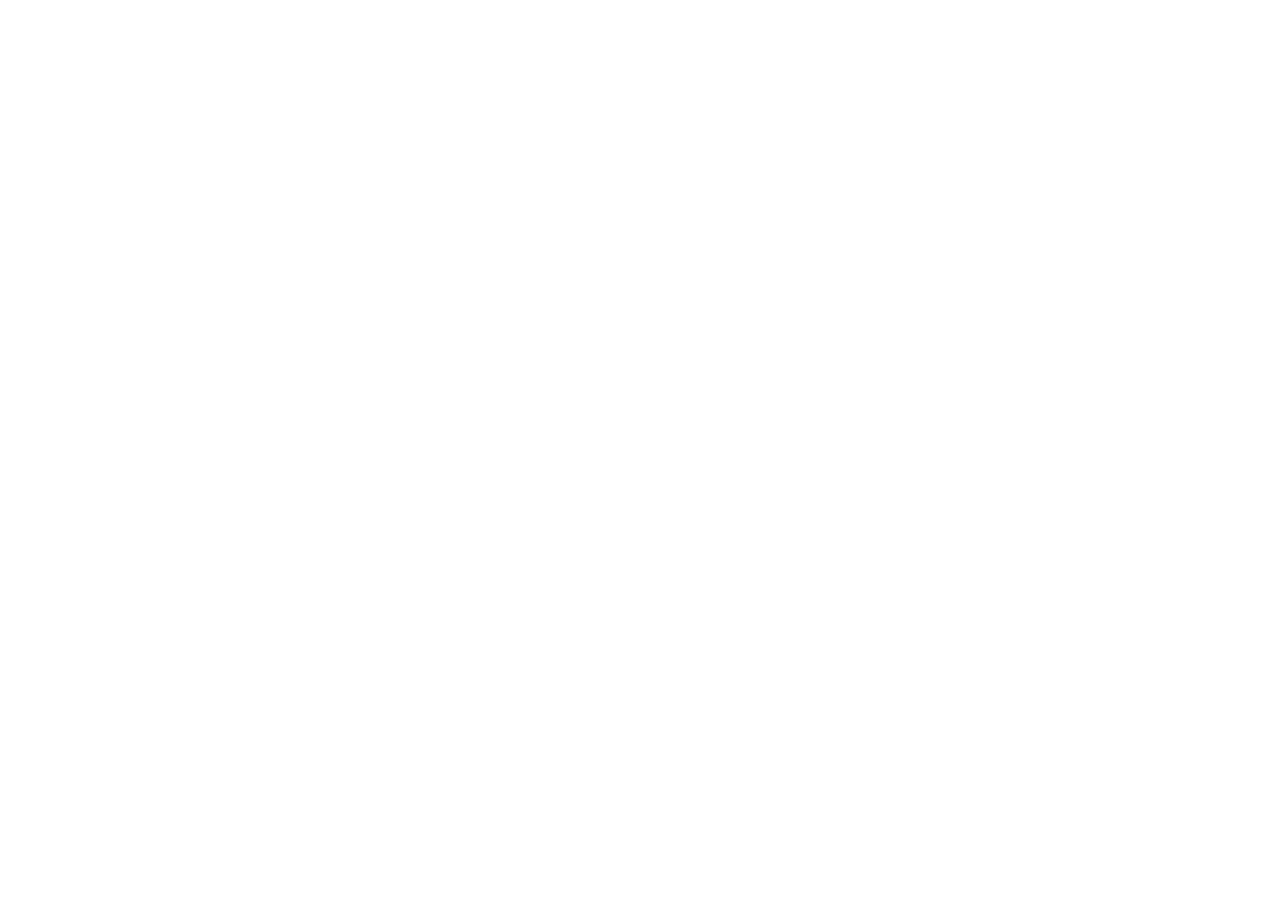
==== index.html @ f7caf6db "second commit" ====
<!DOCTYPE html>
<html lang="en">
<head>
    <meta charset="UTF-8">
    <meta http-equiv="X-UA-Compatible" content="IE=edge">
    <meta name="viewport" content="width=device-width, initial-scale=1.0">
    <title>Document</title>
</head>
<body>
    
</body>
</html>
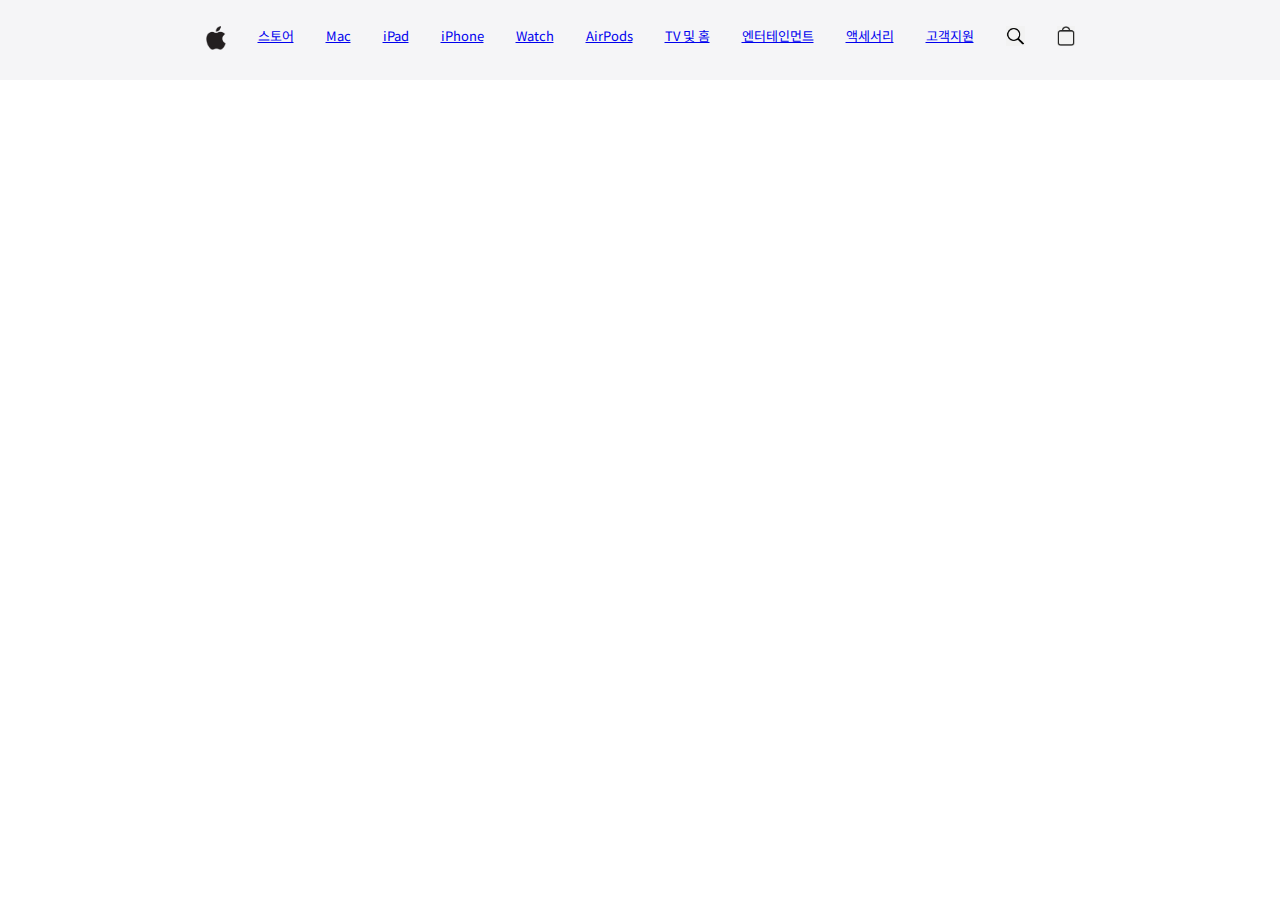
==== commit b942ffd4: "3/31 commit" ====
--- a/index.html
+++ b/index.html
@@ -4,9 +4,42 @@
     <meta charset="UTF-8">
     <meta http-equiv="X-UA-Compatible" content="IE=edge">
     <meta name="viewport" content="width=device-width, initial-scale=1.0">
-    <title>Document</title>
+
+    <title>Apple Store 매장 찾기 - Apple (KR)</title>
+    <link rel="icon" type="image/png" sizes="16x16" href="./gray apple.png" />
+    
+    <link rel="stylesheet" href="./style.css">
+
+    <link rel="preconnect" href="https://fonts.googleapis.com">
+    <link rel="preconnect" href="https://fonts.gstatic.com" crossorigin>
+    <link href="https://fonts.googleapis.com/css2?family=Noto+Sans+KR:wght@300&display=swap" rel="stylesheet">
+
+
 </head>
 <body>
-    
+    <header>
+        <nav class="navbar">
+            <div class="navbar-container">
+                <ul class="navbar-menu" >
+                    <li class="navbar-item"><a onClick="window.location.reload()" style="cursor: pointer;" id = "nav-apple">
+                        <img src="./apple logo.png" border="0" width = "20" alt="Apple"></a></li>
+                    <li class="navbar-item"><a href="https://www.apple.com/kr/store">스토어</a></li>
+                    <li class="navbar-item"><a href="https://www.apple.com/kr/mac/">Mac</a></li>
+                    <li class="navbar-item"><a href="https://www.apple.com/kr/ipad/">iPad</a></li>
+                    <li class="navbar-item"><a href="https://www.apple.com/kr/iphone/">iPhone</a></li>
+                    <li class="navbar-item"><a href="https://www.apple.com/kr/watch/">Watch</a></li>
+                    <li class="navbar-item"><a href="https://www.apple.com/kr/airpods/">AirPods</a></li>
+                    <li class="navbar-item"><a href="https://www.apple.com/kr/tv-home/">TV 및 홈</a></li>
+                    <li class="navbar-item"><a href="https://www.apple.com/kr/services/">엔터테인먼트</a></li>
+                    <li class="navbar-item"><a href="https://www.apple.com/kr/shop/accessories/all">액세서리</a></li>
+                    <li class="navbar-item"><a href="https://support.apple.com/ko-kr">고객지원</a></li>
+                    <li class="navbar-item"><a href="#">
+                        <img src="./search icon.png" border="0" width = "19" alt="Search"></a></li>
+                    <li class="navbar-item"><a href="#">
+                        <img src="./shop icon.png" border="0" width = "18" alt="장바구니"></a></li>
+                </ul>
+            </div>
+        </nav>
+    </header>
 </body>
 </html>--- a/style.css
+++ b/style.css
@@ -0,0 +1,46 @@
+*{
+    font-family: 'Noto Sans KR', sans-serif;
+    margin: 0;
+    
+}
+
+.navbar {
+    background-color: #F5F5F7;
+    height: 80px;
+    display: flex;
+    align-items: center;
+    justify-content: center;
+    position: fixed;
+    top: 0;
+    left: 0;
+    right: 0;
+    z-index: 999;
+  }
+  
+  .navbar-container {
+    display: flex;
+    align-items: center;
+  }
+  
+  .navbar-menu {
+    display: flex;
+    list-style: none;
+    margin: 0;
+    padding: 0;
+    float: center;
+  }
+  
+  .navbar-item {
+    margin-right: 32px;
+    font-size: 13px;
+    font-weight: 400;
+    display:inline-block;
+  }
+  
+  .navbar-item:last-child {
+    margin-right: 0;
+  }
+  
+  
+  
+  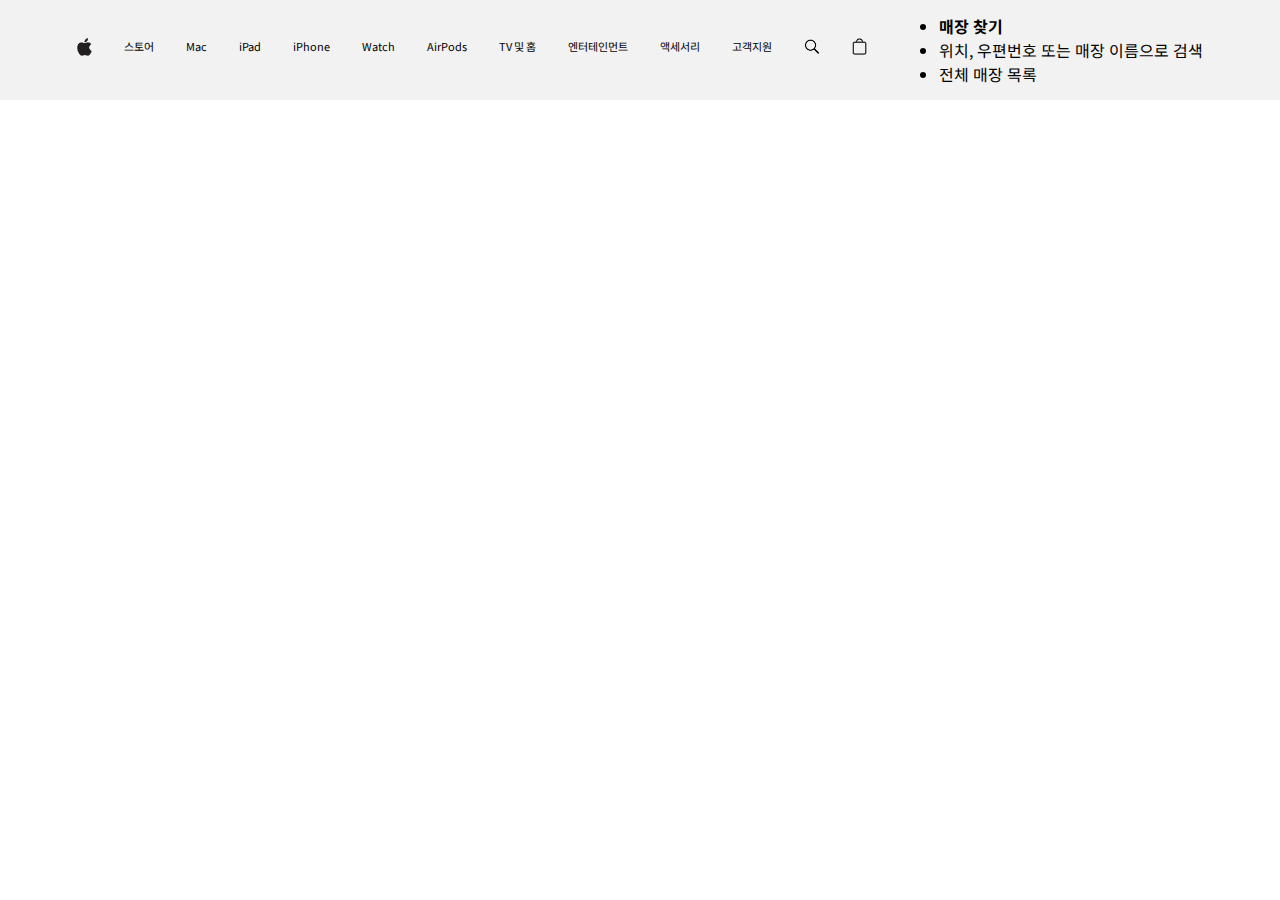
==== commit fe9badea: "0331 second commit" ====
--- a/index.html
+++ b/index.html
@@ -13,7 +13,14 @@
     <link rel="preconnect" href="https://fonts.googleapis.com">
     <link rel="preconnect" href="https://fonts.gstatic.com" crossorigin>
     <link href="https://fonts.googleapis.com/css2?family=Noto+Sans+KR:wght@300&display=swap" rel="stylesheet">
-
+    
+    <!-- 링크 버튼 색상 변경 방지 -->
+    <style type="text/css">
+        a:link { color: black; text-decoration: none;}	
+        a:visited { color: black; text-decoration: none;}	
+        a:hover { color: black; text-decoration: underline;}
+    </style>
+    
 
 </head>
 <body>
@@ -22,7 +29,7 @@
             <div class="navbar-container">
                 <ul class="navbar-menu" >
                     <li class="navbar-item"><a onClick="window.location.reload()" style="cursor: pointer;" id = "nav-apple">
-                        <img src="./apple logo.png" border="0" width = "20" alt="Apple"></a></li>
+                        <img src="./apple logo.png" border="0" width = "15" alt="Apple"></a></li>
                     <li class="navbar-item"><a href="https://www.apple.com/kr/store">스토어</a></li>
                     <li class="navbar-item"><a href="https://www.apple.com/kr/mac/">Mac</a></li>
                     <li class="navbar-item"><a href="https://www.apple.com/kr/ipad/">iPad</a></li>
@@ -34,11 +41,17 @@
                     <li class="navbar-item"><a href="https://www.apple.com/kr/shop/accessories/all">액세서리</a></li>
                     <li class="navbar-item"><a href="https://support.apple.com/ko-kr">고객지원</a></li>
                     <li class="navbar-item"><a href="#">
-                        <img src="./search icon.png" border="0" width = "19" alt="Search"></a></li>
+                        <img src="./search icon.png" border="0" width = "16" alt="Search"></a></li>
                     <li class="navbar-item"><a href="#">
-                        <img src="./shop icon.png" border="0" width = "18" alt="장바구니"></a></li>
+                        <img src="./shop icon.png" border="0" width = "15" alt="장바구니"></a></li>
+                    <li><a><br></a></li>
                 </ul>
             </div>
+            <ul class="navbar-store">
+                <li class="navbar-store-title"><a><b>매장 찾기</b></a></li>
+                <li class="navbar-store-search"><a>위치, 우편번호 또는 매장 이름으로 검색</a></li>
+                <li class="navbar-store-all"><a>전체 매장 목록</a></li>
+            </ul>
         </nav>
     </header>
 </body>
--- a/style.css
+++ b/style.css
@@ -5,8 +5,8 @@
 }
 
 .navbar {
-    background-color: #F5F5F7;
-    height: 80px;
+    background-color: #F2F2F2;
+    height: 100px;
     display: flex;
     align-items: center;
     justify-content: center;
@@ -31,10 +31,12 @@
   }
   
   .navbar-item {
+    color: black;
     margin-right: 32px;
-    font-size: 13px;
+    font-size: 11px;
     font-weight: 400;
     display:inline-block;
+    text-decoration-line:none;
   }
   
   .navbar-item:last-child {
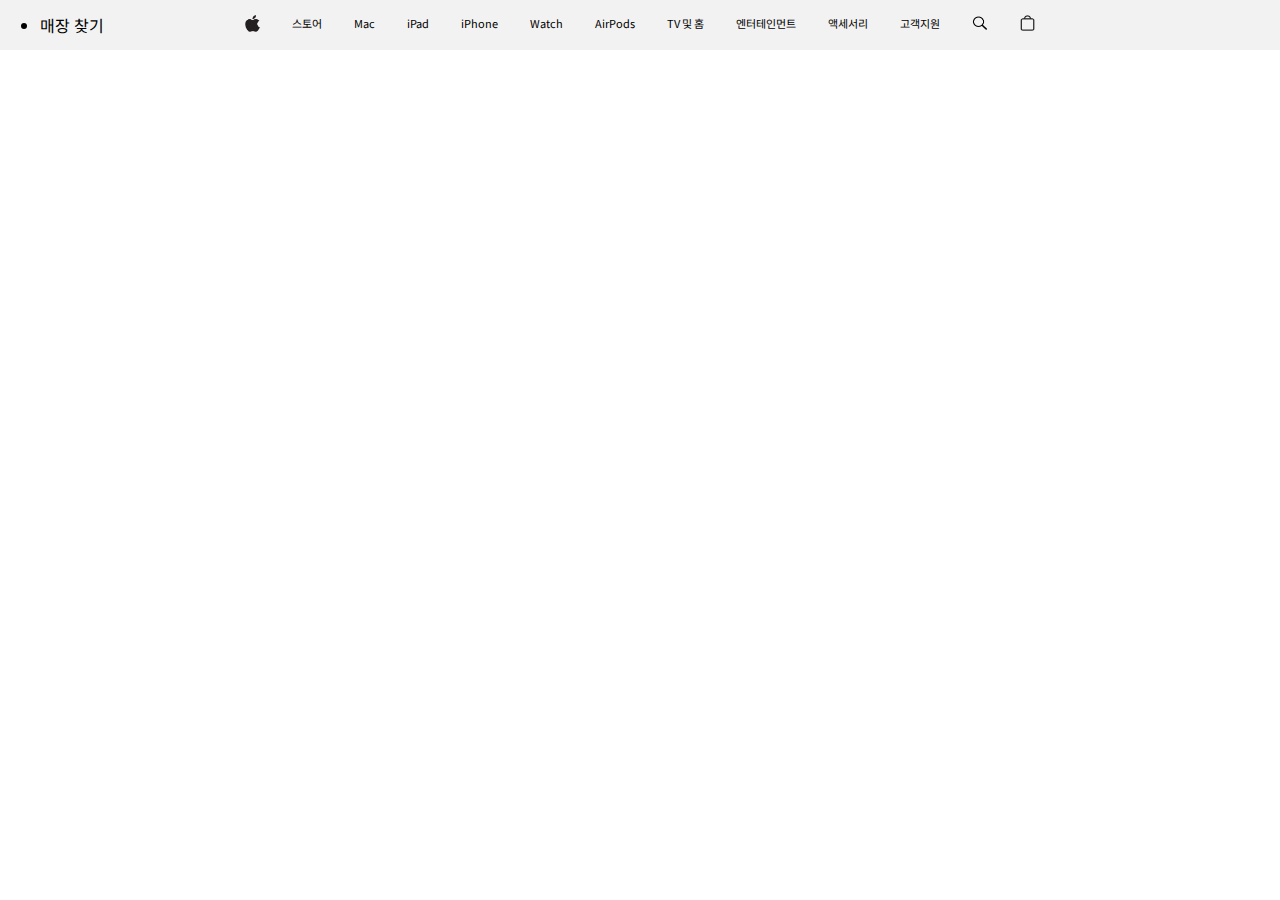
==== commit 69c36f1f: "03/31 third commit" ====
--- a/index.html
+++ b/index.html
@@ -44,15 +44,38 @@
                         <img src="./search icon.png" border="0" width = "16" alt="Search"></a></li>
                     <li class="navbar-item"><a href="#">
                         <img src="./shop icon.png" border="0" width = "15" alt="장바구니"></a></li>
-                    <li><a><br></a></li>
                 </ul>
             </div>
-            <ul class="navbar-store">
-                <li class="navbar-store-title"><a><b>매장 찾기</b></a></li>
-                <li class="navbar-store-search"><a>위치, 우편번호 또는 매장 이름으로 검색</a></li>
-                <li class="navbar-store-all"><a>전체 매장 목록</a></li>
-            </ul>
         </nav>
-    </header>
+    </header> 
+    <main>
+        <nav class="store-search">
+            <div class="store-search-container">
+                <ul class="search-menu">
+                    <li class="search-item"><a>매장 찾기</a></li>
+                </ul>
+            </div>
+        </nav>
+        <!-- <section class="store-search" role="search" aria-label="매장 찾기">
+            <div class="store-search-wrapper">
+                <div class="store-search-bar">
+                    <div class="store-search-bar_content">
+                        <div class="store-search-section-heading">
+                            <a>매장 찾기</a>
+                        </div>
+                        <div class="store-search-section-input">
+                            <div class="store-search-input">
+                                <span class="search-icon"></span>
+                                <input type="text" value="" class="form-textbox-input" placeholder="위치, 우편번호 또는 매장 이름으로 검색">
+                            </div>
+                        </div>
+                        <div class="store-search-section-storelist">
+                            <a>전체 매장 목록 ></a>
+                        </div>
+                    </div>
+                </div>
+            </div>
+        </section> -->
+    </main>
 </body>
 </html>--- a/style.css
+++ b/style.css
@@ -6,7 +6,7 @@
 
 .navbar {
     background-color: #F2F2F2;
-    height: 100px;
+    height: 50px;
     display: flex;
     align-items: center;
     justify-content: center;
@@ -36,12 +36,23 @@
     font-size: 11px;
     font-weight: 400;
     display:inline-block;
-    text-decoration-line:none;
+
   }
   
   .navbar-item:last-child {
     margin-right: 0;
   }
+
+.store-search{
+    background-color: #F2F2F2;
+    height: 50px;
+    display: flex;
+    align-items: center;
+    justify-content: center;
+    position: fixed;
+    top: 50;
+    z-index: 999;
+}
   
   
   
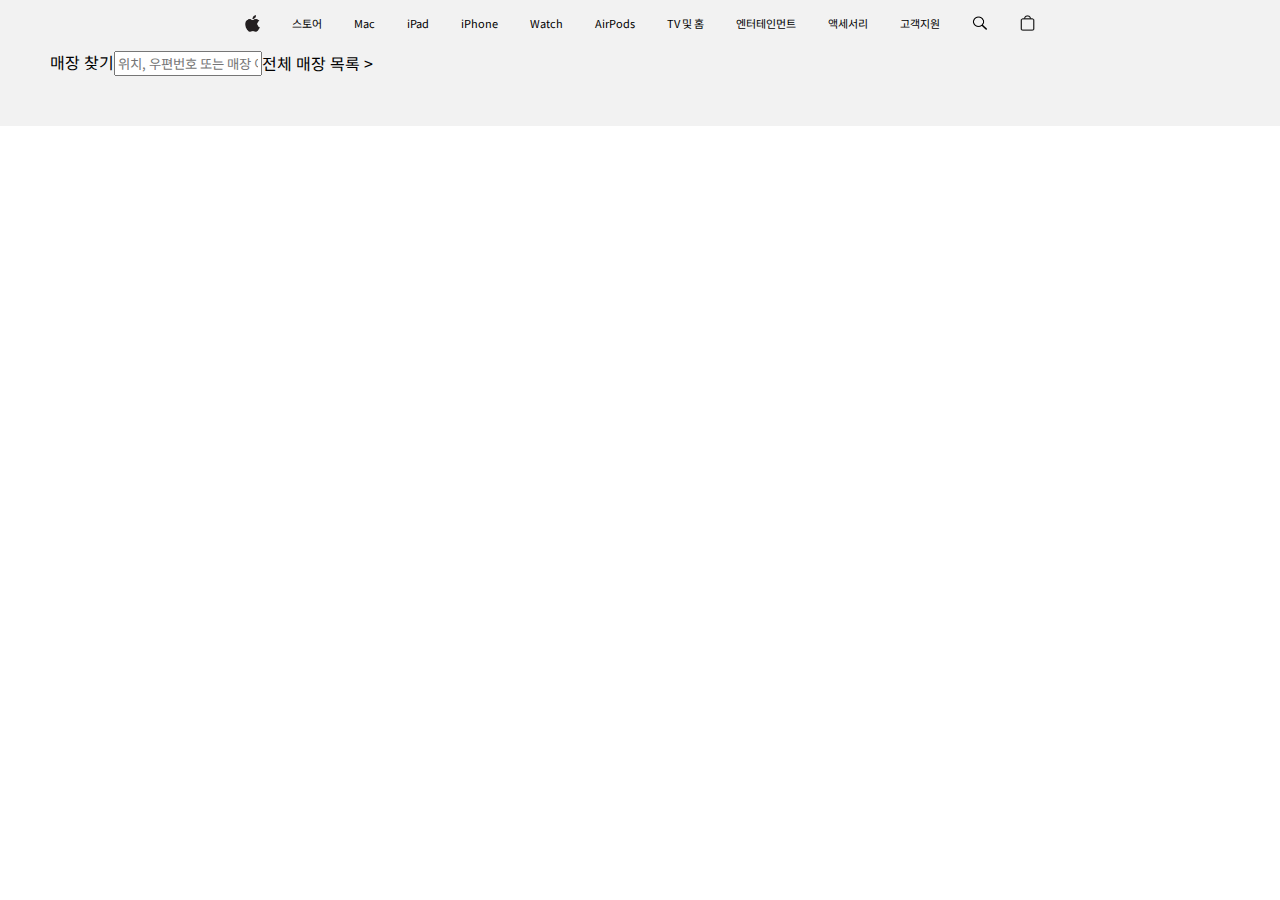
==== commit 914967bf: "3/31 4th commit" ====
--- a/index.html
+++ b/index.html
@@ -47,15 +47,28 @@
                 </ul>
             </div>
         </nav>
-    </header> 
-    <main>
-        <nav class="store-search">
-            <div class="store-search-container">
-                <ul class="search-menu">
-                    <li class="search-item"><a>매장 찾기</a></li>
-                </ul>
+    </header>
+    <section>
+        <div class="store-search">
+            <div class="container">
+                <div class="store-search-bar_content">
+                    <div class="store-search-section-heading">
+                        <a>매장 찾기</a>
+                    </div>
+                    <div class="store-search-section-input"></div>
+                    <div class="store-search-input">
+                        <span class="search-icon"></span>
+                        <input type="text" value="" class="form-textbox-input" placeholder="위치, 우편번호 또는 매장 이름으로 검색">
+                    </div>
+                </div>
+                <div class="store-search-section-storelist">
+                    <a>전체 매장 목록 ></a>
+                </div>
             </div>
-        </nav>
+            </div>
+        </div>
+    </section>
+
         <!-- <section class="store-search" role="search" aria-label="매장 찾기">
             <div class="store-search-wrapper">
                 <div class="store-search-bar">
--- a/style.css
+++ b/style.css
@@ -44,16 +44,32 @@
   }
 
 .store-search{
+    text-align: center;
+    padding: 50px;
     background-color: #F2F2F2;
-    height: 50px;
+    justify-content: center;
+ }
+  
+ .container{
     display: flex;
     align-items: center;
-    justify-content: center;
-    position: fixed;
-    top: 50;
-    z-index: 999;
-}
-  
+ }
+
+ .store-search-bar_content{
+    display: flex;
+    list-style: none;
+    margin: 0;
+    padding: 0;
+    float: center;
+ }
+
+ .store-search-section-item{
+    color: black;
+    margin-right: 32px;
+    font-size: 11px;
+    font-weight: 400;
+    display:inline-block;
+ }
   
   
   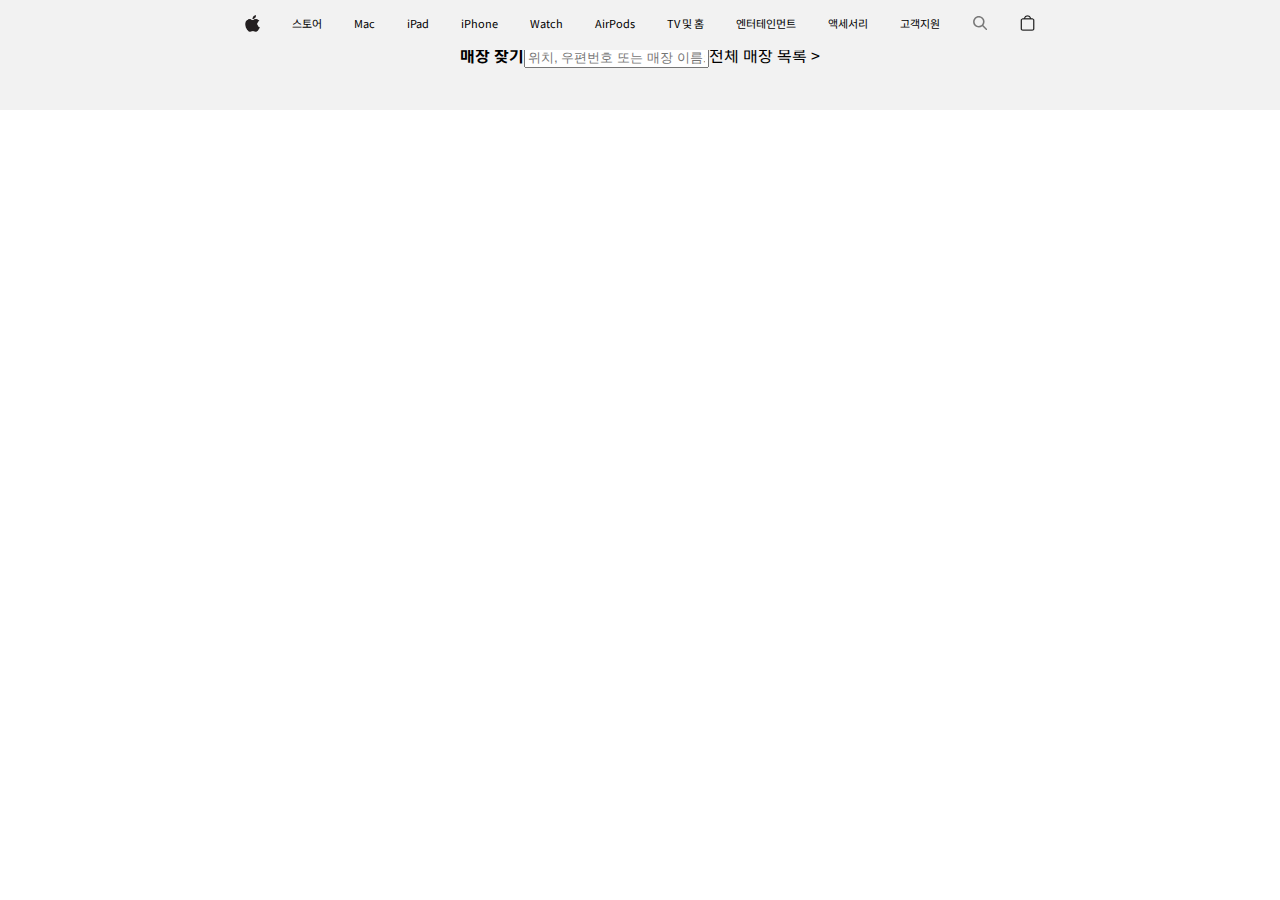
==== commit 79e3f494: "3/31 5th commit" ====
--- a/index.html
+++ b/index.html
@@ -24,71 +24,43 @@
 
 </head>
 <body>
+    <nav class="navbar">
+        <div class="navbar-container">
+            <ul class="navbar-menu" >
+                <li class="navbar-item"><a onClick="window.location.reload()" style="cursor: pointer;" id = "nav-apple">
+                    <img src="./apple logo.png" border="0" width = "15" alt="Apple"></a></li>
+                <li class="navbar-item"><a href="https://www.apple.com/kr/store">스토어</a></li>
+                <li class="navbar-item"><a href="https://www.apple.com/kr/mac/">Mac</a></li>
+                <li class="navbar-item"><a href="https://www.apple.com/kr/ipad/">iPad</a></li>
+                <li class="navbar-item"><a href="https://www.apple.com/kr/iphone/">iPhone</a></li>
+                <li class="navbar-item"><a href="https://www.apple.com/kr/watch/">Watch</a></li>
+                <li class="navbar-item"><a href="https://www.apple.com/kr/airpods/">AirPods</a></li>
+                <li class="navbar-item"><a href="https://www.apple.com/kr/tv-home/">TV 및 홈</a></li>
+                <li class="navbar-item"><a href="https://www.apple.com/kr/services/">엔터테인먼트</a></li>
+                <li class="navbar-item"><a href="https://www.apple.com/kr/shop/accessories/all">액세서리</a></li>
+                <li class="navbar-item"><a href="https://support.apple.com/ko-kr">고객지원</a></li>
+                <li class="navbar-item"><a href="#">
+                    <img src="./search icon.svg" border="0" width = "16" alt="Search"></a></li>
+                <li class="navbar-item"><a href="#">
+                    <img src="./shop icon.png" border="0" width = "15" alt="장바구니"></a></li>
+            </ul>
+        </div>
+    </nav>
+
     <header>
-        <nav class="navbar">
-            <div class="navbar-container">
-                <ul class="navbar-menu" >
-                    <li class="navbar-item"><a onClick="window.location.reload()" style="cursor: pointer;" id = "nav-apple">
-                        <img src="./apple logo.png" border="0" width = "15" alt="Apple"></a></li>
-                    <li class="navbar-item"><a href="https://www.apple.com/kr/store">스토어</a></li>
-                    <li class="navbar-item"><a href="https://www.apple.com/kr/mac/">Mac</a></li>
-                    <li class="navbar-item"><a href="https://www.apple.com/kr/ipad/">iPad</a></li>
-                    <li class="navbar-item"><a href="https://www.apple.com/kr/iphone/">iPhone</a></li>
-                    <li class="navbar-item"><a href="https://www.apple.com/kr/watch/">Watch</a></li>
-                    <li class="navbar-item"><a href="https://www.apple.com/kr/airpods/">AirPods</a></li>
-                    <li class="navbar-item"><a href="https://www.apple.com/kr/tv-home/">TV 및 홈</a></li>
-                    <li class="navbar-item"><a href="https://www.apple.com/kr/services/">엔터테인먼트</a></li>
-                    <li class="navbar-item"><a href="https://www.apple.com/kr/shop/accessories/all">액세서리</a></li>
-                    <li class="navbar-item"><a href="https://support.apple.com/ko-kr">고객지원</a></li>
-                    <li class="navbar-item"><a href="#">
-                        <img src="./search icon.png" border="0" width = "16" alt="Search"></a></li>
-                    <li class="navbar-item"><a href="#">
-                        <img src="./shop icon.png" border="0" width = "15" alt="장바구니"></a></li>
+        <div class="store-search">
+            <div class="store-search-container">
+                <ul class="store-search-bar_content">
+                    <a class="store-search-bar_name"role="button" tabindex="0" hreflang="ko-KR" href="/kr/retail/"><b>매장 찾기</b></a>
+                    <li class="store-search_search">
+                        <span class="search-icon"></span>
+                        <input type="text" value="" class="form-textbox-input" placeholder="위치, 우편번호 또는 매장 이름으로 검색">
+                    </li>
+                    <li class="store-search-list"><a>전체 매장 목록 ></a></li>
                 </ul>
             </div>
-        </nav>
+        </div> 
     </header>
-    <section>
-        <div class="store-search">
-            <div class="container">
-                <div class="store-search-bar_content">
-                    <div class="store-search-section-heading">
-                        <a>매장 찾기</a>
-                    </div>
-                    <div class="store-search-section-input"></div>
-                    <div class="store-search-input">
-                        <span class="search-icon"></span>
-                        <input type="text" value="" class="form-textbox-input" placeholder="위치, 우편번호 또는 매장 이름으로 검색">
-                    </div>
-                </div>
-                <div class="store-search-section-storelist">
-                    <a>전체 매장 목록 ></a>
-                </div>
-            </div>
-            </div>
-        </div>
-    </section>
 
-        <!-- <section class="store-search" role="search" aria-label="매장 찾기">
-            <div class="store-search-wrapper">
-                <div class="store-search-bar">
-                    <div class="store-search-bar_content">
-                        <div class="store-search-section-heading">
-                            <a>매장 찾기</a>
-                        </div>
-                        <div class="store-search-section-input">
-                            <div class="store-search-input">
-                                <span class="search-icon"></span>
-                                <input type="text" value="" class="form-textbox-input" placeholder="위치, 우편번호 또는 매장 이름으로 검색">
-                            </div>
-                        </div>
-                        <div class="store-search-section-storelist">
-                            <a>전체 매장 목록 ></a>
-                        </div>
-                    </div>
-                </div>
-            </div>
-        </section> -->
-    </main>
 </body>
 </html>--- a/style.css
+++ b/style.css
@@ -1,7 +1,7 @@
-*{
+body {
     font-family: 'Noto Sans KR', sans-serif;
     margin: 0;
-    
+    padding: 0;
 }
 
 .navbar {
@@ -43,14 +43,19 @@
     margin-right: 0;
   }
 
+
+  /* 매장 찾기  */
+
 .store-search{
-    text-align: center;
-    padding: 50px;
     background-color: #F2F2F2;
+    height: 50px;
+    padding: 30px;
+    display: flex;
+    align-items: center;
     justify-content: center;
  }
   
- .container{
+ .store-search-container{
     display: flex;
     align-items: center;
  }
@@ -61,15 +66,29 @@
     margin: 0;
     padding: 0;
     float: center;
+    align-items: center;
  }
 
  .store-search-section-item{
     color: black;
-    margin-right: 32px;
     font-size: 11px;
     font-weight: 400;
     display:inline-block;
  }
-  
+
+ .search-icon {
+    position: absolute;
+    left: 15px;
+    top: 19px;
+    transform: translateY(-50%);
+    color: #86868b;
+    width: 16px;
+    height: 16px;
+    pointer-events: none;
+    background-image: url(/retail/retail-static/assets/images/icons/spyglass_icon_large.svg);
+    background-repeat: no-repeat;
+    background-size: 100% 100%;
+    background-position: 50%;
+ }
   
   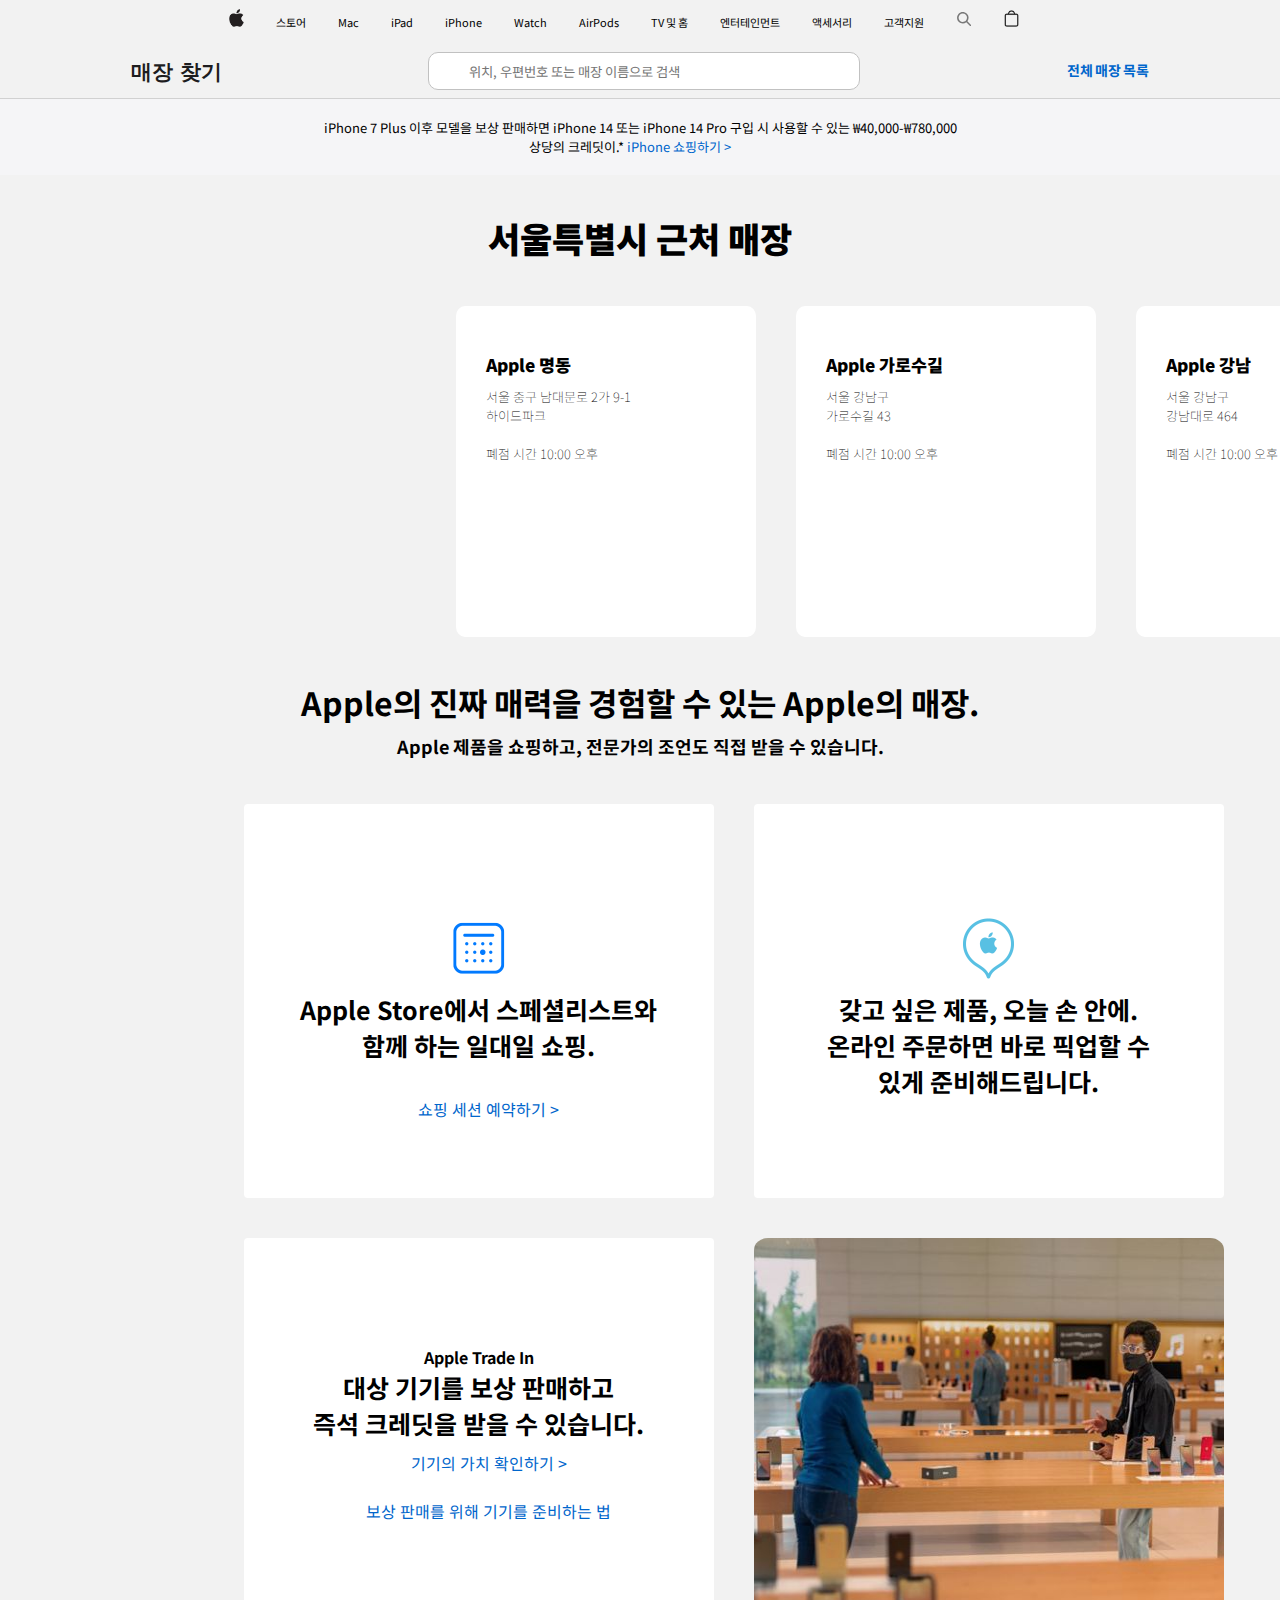
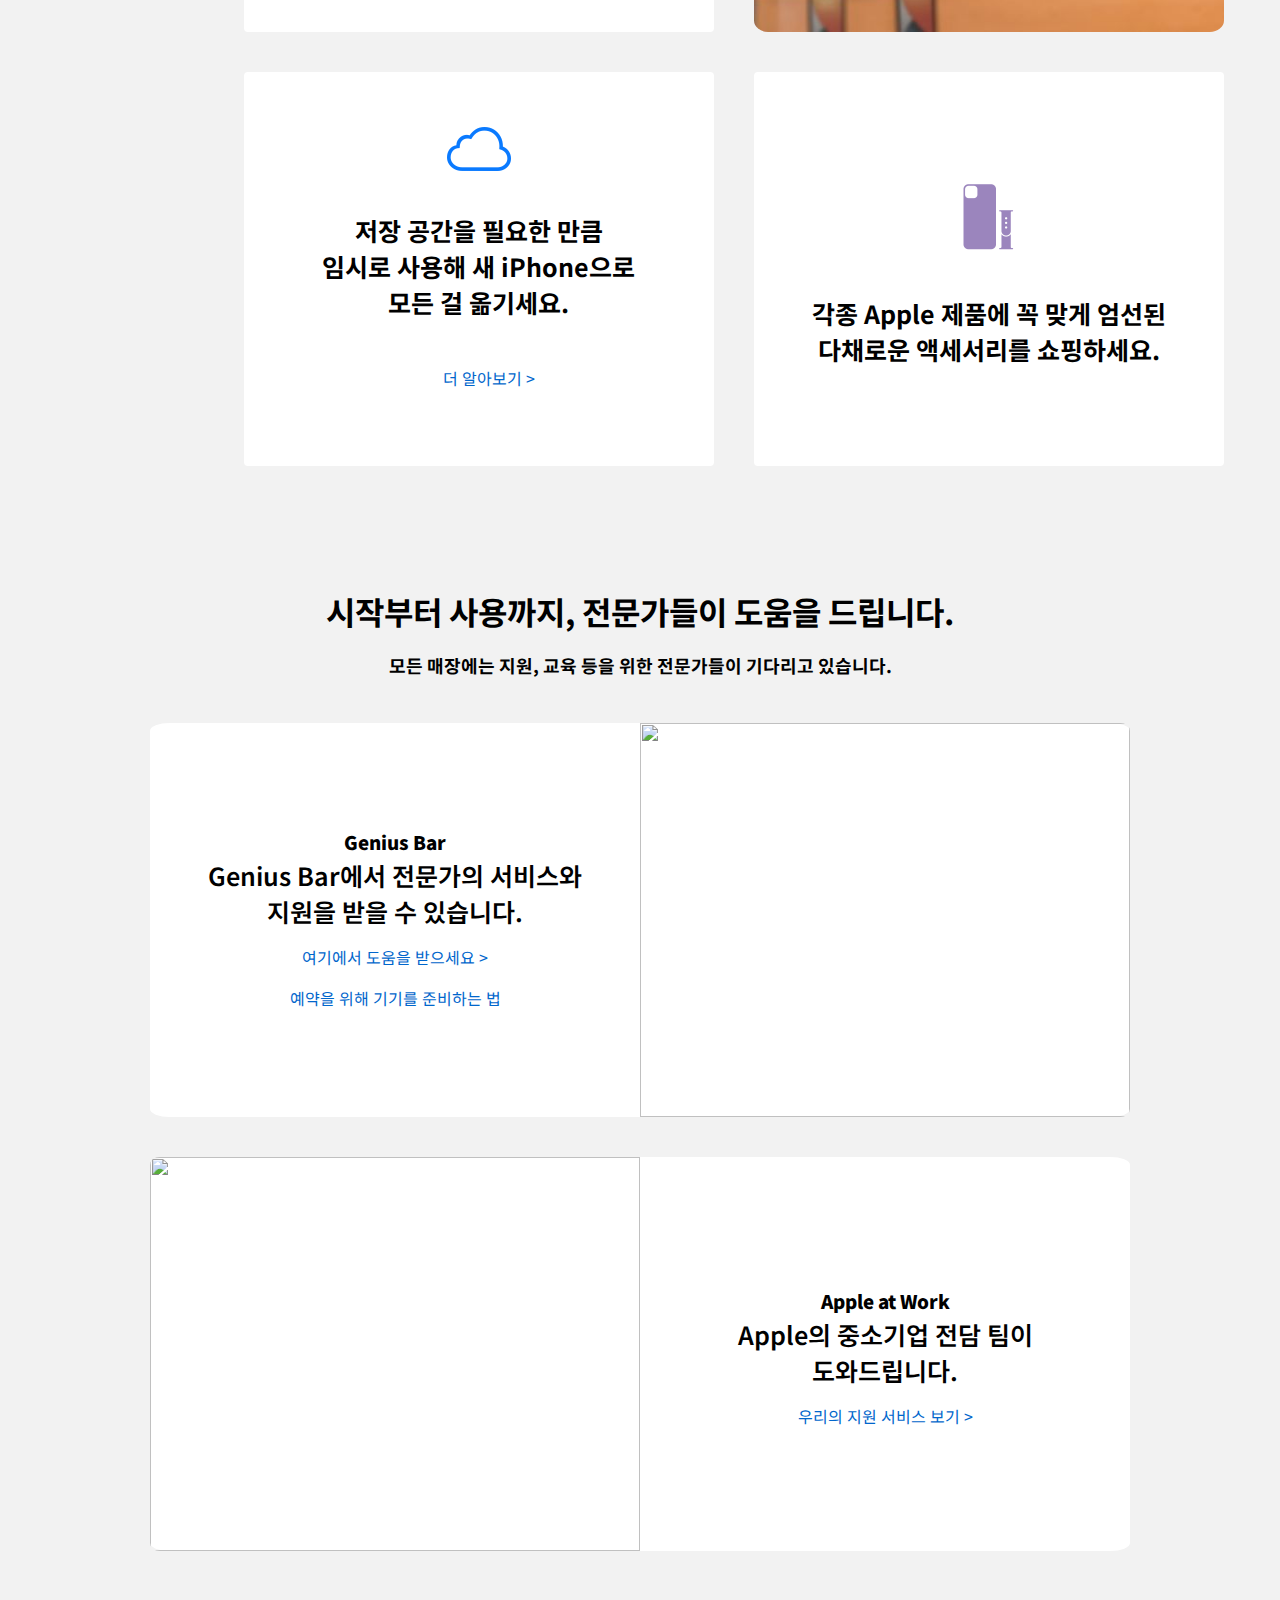
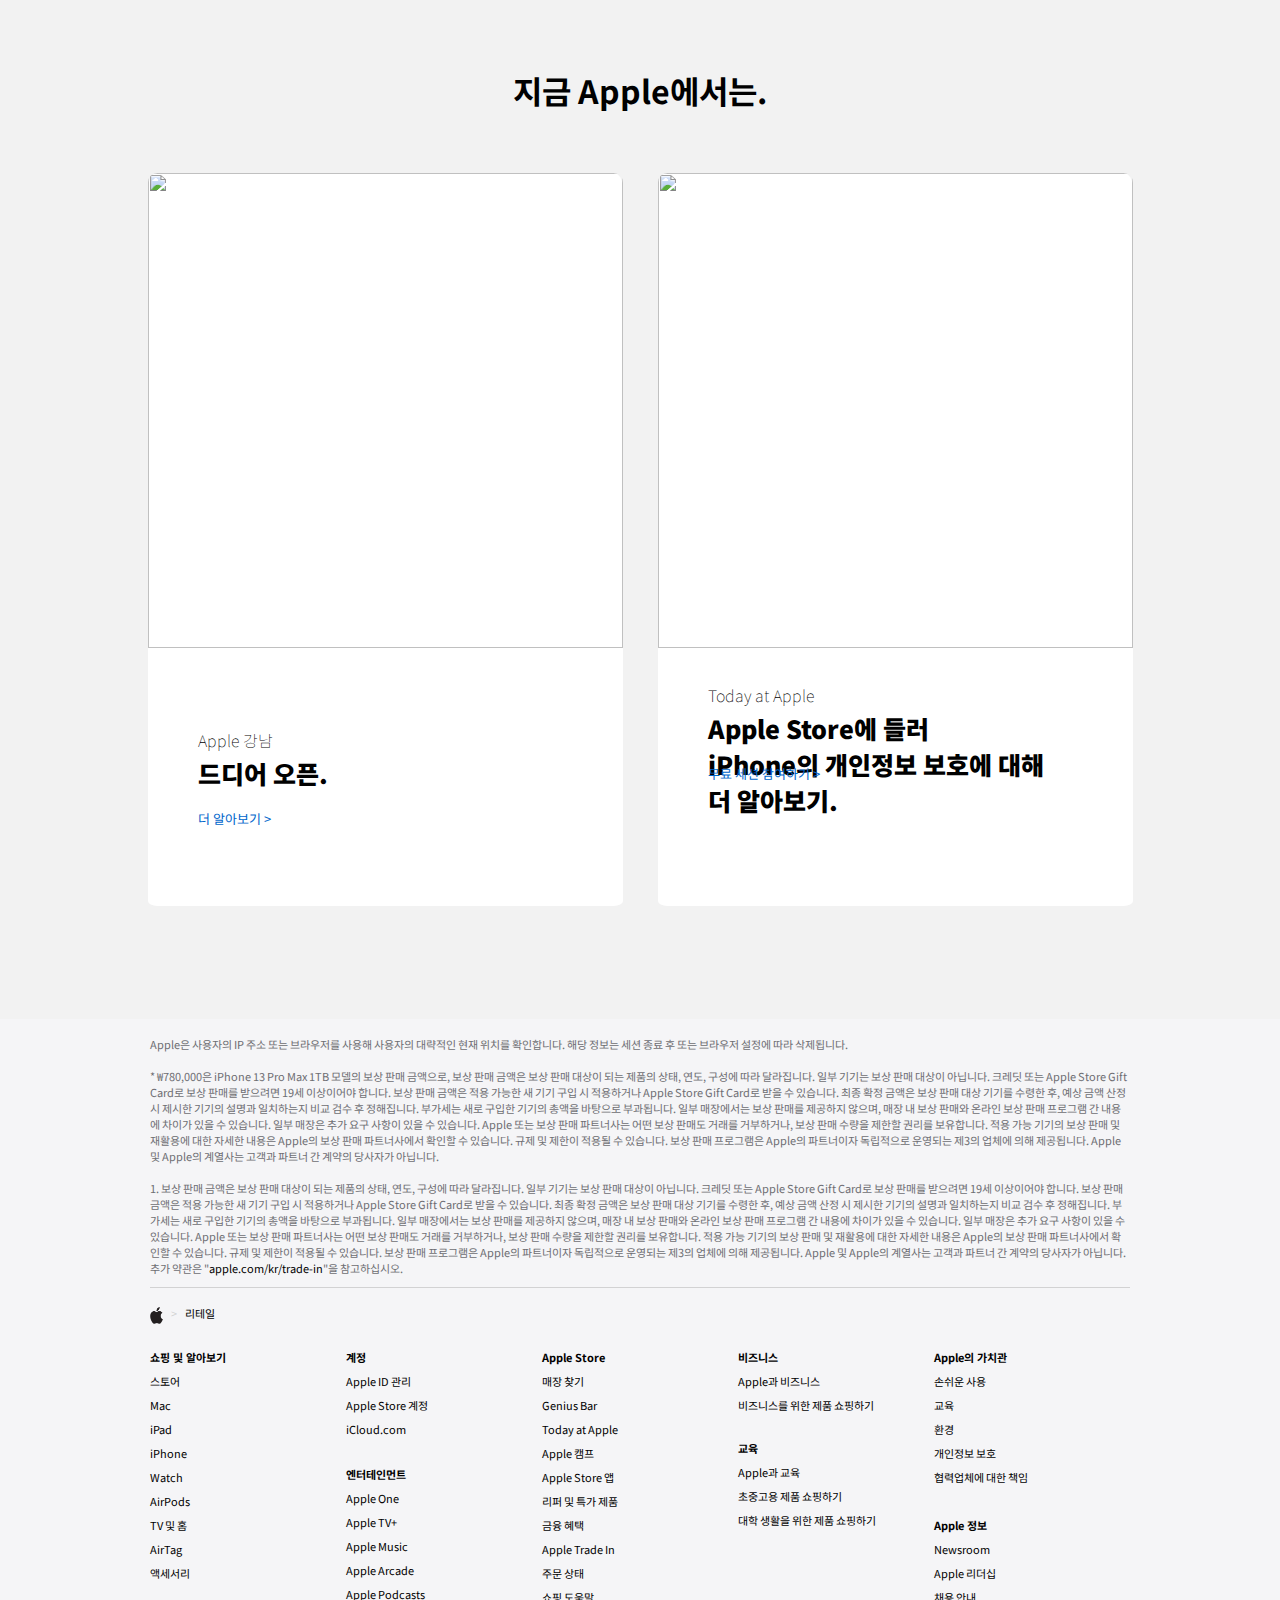
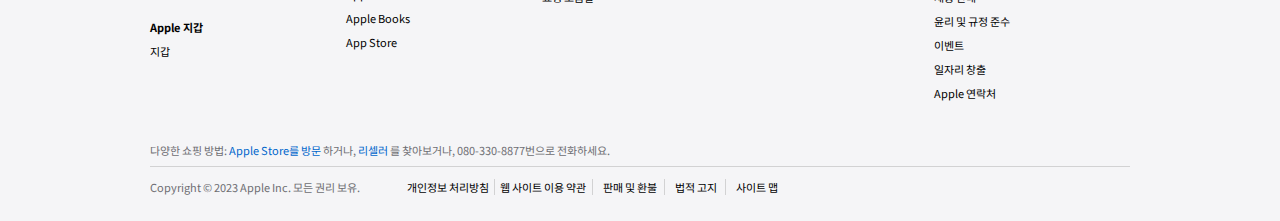
==== commit a8b01faf: "04/07 7th commit" ====
--- a/index.html
+++ b/index.html
@@ -4,63 +4,542 @@
     <meta charset="UTF-8">
     <meta http-equiv="X-UA-Compatible" content="IE=edge">
     <meta name="viewport" content="width=device-width, initial-scale=1.0">
-
-    <title>Apple Store 매장 찾기 - Apple (KR)</title>
-    <link rel="icon" type="image/png" sizes="16x16" href="./gray apple.png" />
-    
+    <title>Apple Store - 매장 찾기 - Apple (KR)</title>
+    <!-- <title>Apple Store - 매장 찾기 - Apple (KR)</title> -->
+
     <link rel="stylesheet" href="./style.css">
 
+    <!-- 폰트 -->
     <link rel="preconnect" href="https://fonts.googleapis.com">
     <link rel="preconnect" href="https://fonts.gstatic.com" crossorigin>
-    <link href="https://fonts.googleapis.com/css2?family=Noto+Sans+KR:wght@300&display=swap" rel="stylesheet">
-    
+    <link href="https://fonts.googleapis.com/css2?family=Noto+Sans+KR:wght@100;300;400;500;700;900&display=swap" rel="stylesheet">
+
+    <!-- <link href='//spoqa.github.io/spoqa-han-sans/css/SpoqaHanSansNeo.css' rel='stylesheet' type='text/css'> -->
     <!-- 링크 버튼 색상 변경 방지 -->
     <style type="text/css">
         a:link { color: black; text-decoration: none;}	
         a:visited { color: black; text-decoration: none;}	
         a:hover { color: black; text-decoration: underline;}
+        /* * { font-family: 'Spoqa Han Sans Neo', 'sans-serif'; } */
     </style>
-    
 
 </head>
-<body>
-    <nav class="navbar">
-        <div class="navbar-container">
-            <ul class="navbar-menu" >
-                <li class="navbar-item"><a onClick="window.location.reload()" style="cursor: pointer;" id = "nav-apple">
-                    <img src="./apple logo.png" border="0" width = "15" alt="Apple"></a></li>
-                <li class="navbar-item"><a href="https://www.apple.com/kr/store">스토어</a></li>
-                <li class="navbar-item"><a href="https://www.apple.com/kr/mac/">Mac</a></li>
-                <li class="navbar-item"><a href="https://www.apple.com/kr/ipad/">iPad</a></li>
-                <li class="navbar-item"><a href="https://www.apple.com/kr/iphone/">iPhone</a></li>
-                <li class="navbar-item"><a href="https://www.apple.com/kr/watch/">Watch</a></li>
-                <li class="navbar-item"><a href="https://www.apple.com/kr/airpods/">AirPods</a></li>
-                <li class="navbar-item"><a href="https://www.apple.com/kr/tv-home/">TV 및 홈</a></li>
-                <li class="navbar-item"><a href="https://www.apple.com/kr/services/">엔터테인먼트</a></li>
-                <li class="navbar-item"><a href="https://www.apple.com/kr/shop/accessories/all">액세서리</a></li>
-                <li class="navbar-item"><a href="https://support.apple.com/ko-kr">고객지원</a></li>
-                <li class="navbar-item"><a href="#">
-                    <img src="./search icon.svg" border="0" width = "16" alt="Search"></a></li>
-                <li class="navbar-item"><a href="#">
-                    <img src="./shop icon.png" border="0" width = "15" alt="장바구니"></a></li>
-            </ul>
-        </div>
-    </nav>
-
+
+<body style="overflow-x:hidden; overflow-y:auto;"> 
     <header>
-        <div class="store-search">
-            <div class="store-search-container">
-                <ul class="store-search-bar_content">
-                    <a class="store-search-bar_name"role="button" tabindex="0" hreflang="ko-KR" href="/kr/retail/"><b>매장 찾기</b></a>
-                    <li class="store-search_search">
-                        <span class="search-icon"></span>
-                        <input type="text" value="" class="form-textbox-input" placeholder="위치, 우편번호 또는 매장 이름으로 검색">
-                    </li>
-                    <li class="store-search-list"><a>전체 매장 목록 ></a></li>
+        <nav class="nav-menu">
+            <div class="navbar-container">
+                <ul class="navbar-menu">
+                    <li class="navbar-item"><a onClick="window.location.reload()" style="cursor: pointer;" id = "nav-apple">
+                        <img src="./apple logo.png" border="0" width = "15" alt="Apple"></a></li>
+                    <li class="navbar-item"><a href="https://www.apple.com/kr/store">스토어</a></li>
+                    <li class="navbar-item"><a href="https://www.apple.com/kr/mac/">Mac</a></li>
+                    <li class="navbar-item"><a href="https://www.apple.com/kr/ipad/">iPad</a></li>
+                    <li class="navbar-item"><a href="https://www.apple.com/kr/iphone/">iPhone</a></li>
+                    <li class="navbar-item"><a href="https://www.apple.com/kr/watch/">Watch</a></li>
+                    <li class="navbar-item"><a href="https://www.apple.com/kr/airpods/">AirPods</a></li>
+                    <li class="navbar-item"><a href="https://www.apple.com/kr/tv-home/">TV 및 홈</a></li>
+                    <li class="navbar-item"><a href="https://www.apple.com/kr/services/">엔터테인먼트</a></li>
+                    <li class="navbar-item"><a href="https://www.apple.com/kr/shop/accessories/all">액세서리</a></li>
+                    <li class="navbar-item"><a href="https://support.apple.com/ko-kr">고객지원</a></li>
+                    <li class="navbar-item"><a href="#">
+                        <img src="./search icon.svg" border="0" width = "16" alt="Search"></a></li>
+                    <li class="navbar-item"><a href="#">
+                        <img src="./shop icon.png" border="0" width = "15" alt="장바구니"></a></li>
                 </ul>
             </div>
-        </div> 
+        </nav>
+
+        <div class="store-search-wrapper" data-analytics-activitymap-region-id="find a store">
+            <div class="store-search-bar ">
+                <div class="store-search-bar__content">
+                    <div class="store-search-section-heading">
+                        <a role="button" tabindex="0" hreflang="ko-KR" href="/kr/retail/">매장 찾기</a>
+                    </div>
+                    <div class="store-search-section-input">
+                        <div class="store-search-input   ">
+                            <span class="search-icon"></span>
+                            <input type="text" value="" class="form-textbox-input" placeholder="위치, 우편번호 또는 매장 이름으로 검색" autocorrect="off" autocapitalize="off" autocomplete="off" spellcheck="false" role="combobox" aria-label="매장 찾기" aria-expanded="false" aria-owns="form-autocomplete-listbox">
+                        </div>
+                    </div>  
+                    <div class="store-search-section-storelist">
+                        <a data-analytics-title="complete store list" hreflang="ko-KR" href="/kr/retail/storelist/"><span style="color:#0066CC"><b>전체 매장 목록</b></span></a>
+                    </div>
+                </div>
+            </div>
+        </div>
     </header>
 
+
+    <section>
+        <div class="ribbon-content">
+            <p>
+                <span>iPhone 7 Plus 이후 모델을 보상 판매하면 iPhone 14 또는 iPhone 14 Pro 구입 시 사용할 수 있는 ₩40,000-₩780,000 <br>상당의 크레딧이.*</span> 
+                <a href="https://www.apple.com/kr/shop/goto/buy_iphone" aria-label="iPhone 7 Plus 이후 모델을 보상 판매하면 iPhone 14 또는 iPhone 14 Pro 구입 시 사용할 수 있는 ₩40,000-₩780,000 상당의 크레딧이.* iPhone 쇼핑하기" class="ribbon-link icon-wrapper" data-analytics-title="shop now">
+                    <span class="icon-copy" style="color:#0066CC">iPhone 쇼핑하기 ></span>
+                    <span class="icon icon-after icon-chevronright"></span>
+                </a>
+            </p>
+        </div>
+
+        <!-- 서울시 근처 매장 -->
+        <div class="search-result"> 
+            <h2 class="search-result-blank"> </h2>
+            <a class="search-result-seoul"><b>서울특별시 근처 매장</b></a>
+            <h2 class="search-result-blank-2"> </h2>
+            <div class="search-result-seoul-content">
+                <div class="search-result-myeongdong">
+                    <img src="https://rtlimages.apple.com/cmc/dieter/store/16_9/R738.png?resize=600:338&output-format=jpg&output-quality=85&interpolation=progressive-bicubic" alt="" class="store-card-image" width=300px>
+                    <div class="seoul-store-content">
+                        <h3 class="store-name"><b>Apple 명동</b></h3>
+                        <a class="store-address">서울 중구 남대문로 2가 9-1<br>하이드파크<br><br>폐점 시간 10:00 오후</a>
+                    </div>
+                </div>
+                <div class="search-result-garosugil">
+                    <img src="https://rtlimages.apple.com/cmc/dieter/store/16_9/R692.png?resize=600:338&amp;output-format=jpg&amp;output-quality=85&amp;interpolation=progressive-bicubic" alt="" class="store-card-image" width=300px>
+                    <div class="seoul-store-content">
+                        <h3 class="store-name"><b>Apple 가로수길</b></h3>
+                        <a class="store-address">서울 강남구<br>가로수길 43<br><br>폐점 시간 10:00 오후</a>
+                    </div>
+                </div>
+                <div class="search-result-gangnam">
+                    <img src="https://digitalassets-retail.cdn-apple.com/retail-image-server/5c9/186/ab1/e1d/2ce/f8c/188/19e/095/82d/bfc0e599-00b9-3140-94ac-db275dde560b_og_large_2x.png" alt="" class="store-card-image" width=300px>
+                    <div class="seoul-store-content">
+                        <h3 class="store-name"><b>Apple 강남</b></h3>
+                        <a class="store-address">서울 강남구<br>강남대로 464<br><br>폐점 시간 10:00 오후</a>
+                    </div>
+                </div>
+            </div>
+        </div>
+    </section>
+
+    <!-- 1. apple 매장 프로그램 설명 -->
+    <section>
+        <div class="come-see">
+            <h2 class="come-see-blank"> </h2>
+            <div class="come-see-title"><b>Apple의 진짜 매력을 경험할 수 있는 Apple의 매장.</b></div>
+            <h2 class="come-see-blank-2"> </h2>
+            <div class="come-see-advice"><b>Apple 제품을 쇼핑하고, 전문가의 조언도 직접 받을 수 있습니다.</b></div>
+            <h2 class="come-see-blank-3"> </h2>
+            <div class="program-section">
+                <ul class="program-section-grid">
+                    <li class="program-card-small">
+                        <div class="program-card-content">                        <!-- 흰색 부분 -->
+                            <div class="program-card-content-copy">                              <!-- 알맹이 부분 -->
+                                <img class="program-card-content_icon" src="./specialist_icon.png">
+                                <p class="program-card-content_headline"><b>Apple Store에서 스페셜리스트와 <br>함께 하는 일대일 쇼핑.</b><br></p>
+                                <ul class="program-card-content_links">
+                                    <li>
+                                        <a href="https://www.apple.com/kr/retail/instore-shopping-session/" class="blue-light icon-wrapper">
+                                            <span class="icon-copy" style="color:#0066CC"><br>쇼핑 세션 예약하기 ></span>
+                                        </a>
+                                    </li>
+                                </ul>
+                            </div>
+                        </div>
+                    </li>
+                    <li class="program-card-small">
+                        <div class="program-card-content">
+                            <div class="program-card-content-copy"> 
+                                <img class="program-card-content_icon" src="./pick-up-icon.png">
+                                <p class="program-card-content_headline"><b>갖고 싶은 제품, 오늘 손 안에. </br>온라인 주문하면 바로 픽업할 수 <br>있게 준비해드립니다.</b></p>
+                            </div>
+                        </div>
+                    </li>
+                    <li class="program-card-small">
+                        <div class="program-card-content">
+                            <div class="program-card-content-copy">  
+                                <a><b>Apple Trade In</b></a>
+                                <p class="program-card-content_headline"><b>대상 기기를 보상 판매하고 </br>즉석 크레딧을 받을 수 있습니다.</b></p>
+                                <ul class="program-card-content_links">
+                                    <li>
+                                        <a href="https://www.apple.com/kr/trade-in/" class="blue-light-icon-wrapper">
+                                            <span class="icon icon-after icon-chevronright"></span>
+                                            <span class="icon-copy" style="color:#0066CC">기기의 가치 확인하기  ></span>
+                                            <span class="icon icon-after icon-chevronright"></span>
+                                        </a>
+                                    </li>
+                                    <li> 
+                                        <a><br></a>
+                                    </li>
+                                    <li>
+                                        <span class="icon-copy" style="color:#0066CC">보상 판매를 위해 기기를 준비하는 법</span>
+                                    </li>
+                                </ul>
+                            </div>
+                        </div>
+                    </li>
+                    <li class="program-card-small">
+                        <div class="program-content">
+                            <img src="./program-content-image.jpg" class ="program-content-image-trade" width="470" height="394">
+                        </div>
+                    </li>
+                    <li class="program-card-small">
+                        <div class="program-card-content">
+                            <div class="program-card-content-copy-icloud">
+                                <img class="program-card-content_icon-icloud" src="./icloud-icon.png">
+                                <p class="program-card-content_headline-icloud"><br><b>저장 공간을 필요한 만큼<br>임시로 사용해 새 iPhone으로<br>모든 걸 옮기세요.</b></p>
+                                <ul class="program-card-content_links">
+                                    <li>
+                                        <a href="https://support.apple.com/ko-kr/HT212732" class="blue-light icon-wrapper">
+                                            <span class="icon-copy" style="color:#0066CC"><br>더 알아보기 ></span>
+                                        </a>
+                                    </li>
+                                </ul>
+                            </div>
+                        </div>
+                    </li>
+                    <li class="program-card-small">
+                        <div class="program-card-content">
+                            <div class="program-card-content-copy"> 
+                                <img class="program-card-content_icon" src="./accessory-icon.png">
+                                <p class="program-card-content_headline"><br><b>각종 Apple 제품에 꼭 맞게 엄선된 </br>다채로운 액세서리를 쇼핑하세요.</b></p>
+                            </div>
+                        </div>
+                    </li>
+                </ul>
+            </div>
+        </div>
+    </section>
+
+    <!-- 2. 시작부터 설명해준다 -->
+    <section>
+        <div class="get-started">
+            <h2 class="get-started-blank"> </h2>
+            <div class="get-started-title"><b>시작부터 사용까지, 전문가들이 도움을 드립니다.</b></div>
+            <h2 class="get-started-2"> </h2>
+            <div class="get-started-advice"><b>모든 매장에는 지원, 교육 등을 위한 전문가들이 기다리고 있습니다.</b></div>
+            <h2 class="get-started-blank-3"> </h2>
+            <div class="expert-help-section">
+                <ul class="expert-help-section-grid">
+                    <li class="expert-help-card-small">
+                        <div class="expert-help-card-content">
+                            <div class="expert-help-content">
+                                <h3 class="expert-help-content-eyebrow"><b>Genius Bar</b></h3>
+                                <p class="expert-help-content-headline">Genius Bar에서 전문가의 서비스와 <br>지원을 받을 수 있습니다.</p>
+                                <ul class="expert-help-content-ul">
+                                    <li class="expert-help-content-li-1">
+                                        <span>
+                                            <a href="https://www.apple.com/kr/retail/geniusbar/" style="color:#0066CC">여기에서 도움을 받으세요 ></a>
+                                        </span>
+                                    </li>
+                                    <li class="expert-help-content-li-2">
+                                        <span>
+                                            <a style="color:#0066CC">예약을 위해 기기를 준비하는 법</a>
+                                        </span>
+                                    </li>
+                                </ul>
+                            </div>
+                            <img class="expert-help-genius-img" src="https://digitalassets-retail.cdn-apple.com/retail-image-server/a43/46f/3f5/5b2/b72/99a/275/029/432/138/76a2832c-cf92-3a28-bb36-4a850828043e_support-refresh_large_2x_large_2x.jpg">
+                        </div>
+                    </li>
+                    <li class="expert-help-card-small">
+                        <div class="expert-help-card-content">
+                            <img class="expert-help-work-img" src="https://digitalassets-retail.cdn-apple.com/retail-image-server/d99/63b/c53/abf/3ad/35c/f22/c08/749/329/49419904-3556-3ea3-a402-c6720ba4457a_apple_at_work_01_large_2x_large_2x.png">   
+                            <div class="expert-help-content">
+                                <h3 class="expert-help-content-eyebrow-2"><b>Apple at Work</b></h3>
+                                <p class="expert-help-content-headline">Apple의 중소기업 전담 팀이<br>도와드립니다.</p>
+                                <ul class="expert-help-content-ul">
+                                    <li class="expert-help-content-li-1">
+                                        <span>
+                                            <a href="https://www.apple.com/kr/retail/business/" style="color:#0066CC">우리의 지원 서비스 보기 ></a>
+                                        </span>
+                                    </li>
+                                </ul>
+                            </div>
+                        </div>
+                    </li>
+                </ul>
+            </div>
+        </div>
+    </section>
+
+    <!-- 3. 지금 apple에서는 -->
+    <section>
+        <div class="now-apple">
+            <h2 class="now-apple-blank"> </h2>
+            <div claxbss="now-apple-title" style="font-size: xx-large;"><b>지금 Apple에서는.</b></div>
+            <h2 class="now-apple-blank"> </h2>
+            <div class="now-apple-news">
+                <ul class="now-apple-grid">
+                    <li class="now-apple-card-small">
+                        <div class="now-apple-card-content">
+                            <img class="now-apple-img" src="https://digitalassets-retail.cdn-apple.com/retail-image-server/8a7/acc/4a9/054/07b/605/37e/bee/208/860/284f13e9-101a-35fc-9a5b-2e48be568741_retail_tile_1320_large_2x.jpg">  
+                            <div class="now-apple-content-1">
+                                <h4 class="now-apple-content-eyebrow-1">Apple 강남</h4>
+                                <p class="now-apple-content-headline"><b>드디어 오픈.</b></p>
+                                <ul class="now-apple-content-ul">
+                                    <li class="now-apple-content-li">
+                                        <span>
+                                            <a href="https://www.apple.com/kr/retail/gangnam/" style="color:#0066CC">더 알아보기 ></a>
+                                        </span>
+                                    </li>
+                                </ul>
+                            </div>
+                        </div>
+                    </li>
+                    <li class="now-apple-card-small">
+                        <div class="now-apple-card-content">
+                            <img class="now-apple-img" src="https://digitalassets-retail.cdn-apple.com/retail-image-server/df3/945/13f/825/7d4/ba1/81c/d8f/106/866/8a32eac6-7012-300d-8db7-d6b76f7b4c77_Privacy_TAA2__large_2x.jpg">  
+                            <div class="now-apple-content-2">
+                                <h4 class="now-apple-content-eyebrow-2">Today at Apple</h4>
+                                <p class="now-apple-content-headline"><b>Apple Store에 들러<br>iPhone의 개인정보 보호에 대해<br>더 알아보기.</b></p>
+                                <ul class="now-apple-content-ul">
+                                    <li class="now-apple-content-li">
+                                        <span>
+                                            <a href="https://www.apple.com/kr/privacy/?cid=rem-kr-taa-retail-skills-privacy" style="color:#0066CC">무료 세션 참여하기 ></a>
+                                        </span>
+                                    </li>
+                                </ul>
+                            </div>
+                        </div>
+                    </li>
+                </ul>
+            </div>
+        </div>
+    </section>
+
+    <h2 class="section-to-footer-blank"></h2>
+
+    <footer class="footer">
+        <div class="footer-content">
+            <div class="footer-sosumi">
+                <section class="footer-sosumi-section">
+                    <ul class="footer-sosumi-ul" style="-webkit-padding-start: 0px;"><!-- style ="-webkit-padding-start: 0px;" << ul의 앞쪽 여백 padding 40px 삭제-->
+                        <a>Apple은 사용자의 IP 주소 또는 브라우저를 사용해 사용자의 대략적인 현재 위치를 확인합니다. 해당 정보는 세션 종료 후 또는 브라우저 설정에 따라 삭제됩니다.
+                            <br><br>
+                            * ₩780,000은 iPhone 13 Pro Max 1TB 모델의 보상 판매 금액으로, 보상 판매 금액은 보상 판매 대상이 되는 제품의 상태, 연도, 구성에 따라 달라집니다. 
+                            일부 기기는 보상 판매 대상이 아닙니다. 크레딧 또는 Apple Store Gift Card로 보상 판매를 받으려면 19세 이상이어야 합니다. 
+                            보상 판매 금액은 적용 가능한 새 기기 구입 시 적용하거나 Apple Store Gift Card로 받을 수 있습니다. 최종 확정 금액은 보상 판매 대상 기기를 수령한 후, 
+                            예상 금액 산정 시 제시한 기기의 설명과 일치하는지 비교 검수 후 정해집니다. 부가세는 새로 구입한 기기의 총액을 바탕으로 부과됩니다. 일부 매장에서는 보상 판매를 제공하지 않으며, 
+                            매장 내 보상 판매와 온라인 보상 판매 프로그램 간 내용에 차이가 있을 수 있습니다. 일부 매장은 추가 요구 사항이 있을 수 있습니다. Apple 또는 보상 판매 파트너사는 어떤 보상 판매도 거래를 거부하거나, 
+                            보상 판매 수량을 제한할 권리를 보유합니다. 적용 가능 기기의 보상 판매 및 재활용에 대한 자세한 내용은 Apple의 보상 판매 파트너사에서 확인할 수 있습니다. 규제 및 제한이 적용될 수 있습니다. 
+                            보상 판매 프로그램은 Apple의 파트너이자 독립적으로 운영되는 제3의 업체에 의해 제공됩니다. Apple 및 Apple의 계열사는 고객과 파트너 간 계약의 당사자가 아닙니다.
+                            <br><br>
+                            1. 보상 판매 금액은 보상 판매 대상이 되는 제품의 상태, 연도, 구성에 따라 달라집니다. 일부 기기는 보상 판매 대상이 아닙니다. 
+                            크레딧 또는 Apple Store Gift Card로 보상 판매를 받으려면 19세 이상이어야 합니다. 보상 판매 금액은 적용 가능한 새 기기 구입 시 적용하거나 Apple Store Gift Card로 받을 수 있습니다. 
+                            최종 확정 금액은 보상 판매 대상 기기를 수령한 후, 예상 금액 산정 시 제시한 기기의 설명과 일치하는지 비교 검수 후 정해집니다. 
+                            부가세는 새로 구입한 기기의 총액을 바탕으로 부과됩니다. 일부 매장에서는 보상 판매를 제공하지 않으며, 매장 내 보상 판매와 온라인 보상 판매 프로그램 간 내용에 차이가 있을 수 있습니다. 
+                            일부 매장은 추가 요구 사항이 있을 수 있습니다. Apple 또는 보상 판매 파트너사는 어떤 보상 판매도 거래를 거부하거나, 보상 판매 수량을 제한할 권리를 보유합니다. 
+                            적용 가능 기기의 보상 판매 및 재활용에 대한 자세한 내용은 Apple의 보상 판매 파트너사에서 확인할 수 있습니다. 규제 및 제한이 적용될 수 있습니다. 
+                            보상 판매 프로그램은 Apple의 파트너이자 독립적으로 운영되는 제3의 업체에 의해 제공됩니다. Apple 및 Apple의 계열사는 고객과 파트너 간 계약의 당사자가 아닙니다. 
+                            추가 약관은 "<a href="https://www.apple.com/kr/trade-in/">apple.com/kr/trade-in</a>"을 참고하십시오.
+                        </a>
+                    </ul>
+                </section>
+            </div>
+            <nav class="footer-nav">
+                <div class="footer-directory">
+                    <a href="https://www.apple.com/kr/"><img src="./apple logo.png" width="13px" height="17px"></a>
+                </div>
+                <a style="font-size: 11px;">   &nbsp;&nbsp;&nbsp; <span style="color: hsla(0,0%,73%,.6)">></span> &nbsp;&nbsp;&nbsp;리테일</a>
+            </nav>
+            <nav class="footer-directory-content"> 
+                <div class="footer-directory-content-column">
+                    <div class="footer-directory-column-shopping">
+                        <div class="directory-column-section">
+                            <h3 class="directory-column-section-title">
+                                <span class="directory-column-section-title-text">쇼핑 및 알아보기</span>
+                            </h3>
+                            <ul class="directory-column-section-list" style="-webkit-padding-start: 0px;">
+                                <li class="directory-column-section-item" role="listitem">
+                                    <a class="directory-column-section-link" href="https://www.apple.com/kr/store" data-analytics-title="store">스토어</a></li>
+                                <li class="directory-column-section-item" role="listitem">
+                                    <a class="directory-column-section-link" href="https://www.apple.com/kr/mac/" data-analytics-title="mac">Mac</a></li>
+                                <li class="directory-column-section-item" role="listitem">
+                                    <a class="directory-column-section-link" href="https://www.apple.com/kr/ipad/" data-analytics-title="ipad">iPad</a></li>
+                                <li class="directory-column-section-item" role="listitem">
+                                    <a class="directory-column-section-link" href="/kr/iphone/" data-analytics-title="iphone">iPhone</a></li>
+                                <li class="directory-column-section-item" role="listitem">
+                                    <a class="directory-column-section-link" href="/kr/watch/" data-analytics-title="watch">Watch</a></li>
+                                <li class="directory-column-section-item" role="listitem">
+                                    <a class="directory-column-section-link" href="/kr/airpods/" data-analytics-title="airpods">AirPods</a></li>
+                                <li class="directory-column-section-item" role="listitem">
+                                    <a class="directory-column-section-link" href="/kr/tv-home/" data-analytics-title="tv and home">TV 및 홈</a></li>
+                                <li class="directory-column-section-item" role="listitem">
+                                    <a class="directory-column-section-link" href="/kr/airtag/" data-analytics-title="airtag">AirTag</a></li>
+                                <li class="directory-column-section-item" role="listitem">
+                                    <a class="directory-column-section-link" href="/kr/shop/goto/buy_accessories" data-analytics-title="accessories">액세서리</a></li>
+                            </ul>
+                        </div>
+                    </div>
+                    <div class="footer-directory-column-wallet">
+                        <div class="directory-column-section">
+                            <h3 class="directory-column-section-title">
+                                <span class="directory-column-section-title-text">Apple 지갑</span>
+                            
+                            </h3>
+                            <ul class="directory-column-section-list" role="list">
+                                <li class="directory-column-section-item" role="listitem">
+                                    <a class="directory-column-section-link" href="https://www.apple.com/kr/wallet/" data-analytics-title="wallet">지갑</a></li>
+                            </ul>
+                        </div>
+
+                    </div>
+
+                </div>
+                <div class="footer-directory-content-column">
+                    <div class="directory-column-section-account">
+                        <h3 class="directory-column-section-title">
+                            <span class="directory-column-section-title-text">계정</span>
+                        </h3>
+                        <ul class="directory-column-section-list" role="list">
+                            <li class="directory-column-section-item" role="listitem">
+                                <a class="directory-column-section-link" href="https://appleid.apple.com/kr/" data-analytics-title="manage your apple id" data-analytics-exit-link="">Apple&nbsp;ID 관리</a></li>
+                            <li class="directory-column-section-item" role="listitem">
+                                <a class="directory-column-section-link" href="/kr/shop/goto/account" data-analytics-title="apple store account">Apple Store 계정</a></li>
+                            <li class="directory-column-section-item" role="listitem">
+                                <a class="directory-column-section-link" href="https://www.icloud.com" data-analytics-title="icloud.com" data-analytics-exit-link="">iCloud.com</a></li>
+                        </ul>
+                    </div>
+                    <div class="directory-column-section-entertainment">
+                        <h3 class="directory-column-section-title">
+                            <span class="directory-column-section-title-text">엔터테인먼트</span>
+                        </h3>
+                        <ul class="directory-column-section-list" role="list">
+                            <li class="directory-column-section-item" role="listitem">
+                                <a class="-directory-column-section-link" href="/kr/apple-one/" data-analytics-title="apple one">Apple&nbsp;One</a></li>
+                            <li class="directory-column-section-item" role="listitem">
+                                <a class="directory-column-section-link" href="/kr/apple-tv-plus/" data-analytics-title="apple tv plus">Apple&nbsp;TV+</a></li>
+                            <li class="directory-column-section-item" role="listitem">
+                                <a class="directory-column-section-link" href="/kr/apple-music/" data-analytics-title="apple music">Apple&nbsp;Music</a></li>
+                            <li class="directory-column-section-item" role="listitem">
+                                <a class="directory-column-section-link" href="/kr/apple-arcade/" data-analytics-title="apple arcade">Apple&nbsp;Arcade</a></li>
+                            <li class="directory-column-section-item" role="listitem">
+                                <a class="directory-column-section-link" href="/kr/apple-podcasts/" data-analytics-title="apple podcasts">Apple Podcasts</a></li>
+                            <li class="directory-column-section-item" role="listitem">
+                                <a class="directory-column-section-link" href="/kr/apple-books/" data-analytics-title="apple books">Apple&nbsp;Books</a></li>
+                            <li class="directory-column-section-item" role="listitem">
+                                <a class="directory-column-section-link" href="/kr/app-store/" data-analytics-title="app store">App&nbsp;Store</a></li>
+                        </ul>
+                    </div>
+                </div>
+                <div class="footer-directory-content-column">
+                    <div class="directory-column-section-store">
+                        <h3 class="directory-column-section-title">
+                            <span class="directory-column-section-title-text">Apple Store</span>
+                        </h3>
+                        <ul class="ac-gf-directory-column-section-list" role="list">
+                            <li class="directory-column-section-item" role="listitem">
+                                <a class="ac-gf-directory-column-section-link" href="/kr/retail/" data-analytics-title="find a store">매장 찾기</a></li>
+                            <li class="ac-gf-directory-column-section-item" role="listitem">
+                                <a class="ac-gf-directory-column-section-link" href="/kr/retail/geniusbar/" data-analytics-title="genius bar">Genius Bar</a></li>
+                            <li class="ac-gf-directory-column-section-item" role="listitem">
+                                <a class="ac-gf-directory-column-section-link" href="/kr/today/" data-analytics-title="today at apple">Today at Apple</a></li>
+                            <li class="ac-gf-directory-column-section-item" role="listitem">
+                                <a class="ac-gf-directory-column-section-link" href="/kr/today/camp/" data-analytics-title="apple camp">Apple 캠프</a></li>
+                            <li class="ac-gf-directory-column-section-item" role="listitem">
+                                <a class="ac-gf-directory-column-section-link" href="https://apps.apple.com/kr/app/apple-store/id375380948" data-analytics-title="apple store app" data-analytics-exit-link="">Apple Store 앱</a></li>
+                            <li class="ac-gf-directory-column-section-item" role="listitem">
+                                <a class="ac-gf-directory-column-section-link" href="/kr/shop/goto/special_deals" data-analytics-title="refurbished and clearance">리퍼 및 특가 제품</a></li>
+                            <li class="ac-gf-directory-column-section-item" role="listitem">
+                                <a class="ac-gf-directory-column-section-link" href="/kr/shop/goto/financing" data-analytics-title="financing">금융 혜택</a></li>
+                            <li class="ac-gf-directory-column-section-item" role="listitem">
+                                <a class="ac-gf-directory-column-section-link" href="/kr/trade-in/" data-analytics-title="apple trade in">Apple&nbsp;Trade&nbsp;In</a></li>
+                            <li class="ac-gf-directory-column-section-item" role="listitem">
+                                <a class="ac-gf-directory-column-section-link" href="/kr/shop/goto/order/list" data-analytics-title="order status">주문 상태</a></li>
+                            <li class="ac-gf-directory-column-section-item" role="listitem">
+                                <a class="ac-gf-directory-column-section-link" href="/kr/shop/goto/help" data-analytics-title="shopping help">쇼핑 도움말</a></li>
+                        </ul>
+                    </div>
+                </div>
+                <div class="footer-directory-content-column">
+                    <div class="directory-column-section-business">
+                        <h3 class="ac-gf-directory-column-section-title">
+                            <span class="ac-gf-directory-column-section-title-text">비즈니스</span>
+                        </h3>
+                        <ul id="footer-directory-column-section-business" class="ac-gf-directory-column-section-list" role="list">
+                            <li class="ac-gf-directory-column-section-item" role="listitem">
+                                <a class="ac-gf-directory-column-section-link" href="/kr/business/" data-analytics-title="apple and business">Apple과 비즈니스</a></li>
+                            <li class="ac-gf-directory-column-section-item" role="listitem">
+                                <a class="ac-gf-directory-column-section-link" href="/kr/retail/business/" data-analytics-title="shop for business">비즈니스를 위한 제품 쇼핑하기</a></li>
+                        </ul>
+                    </div>
+                    <div class="directory-column-section-education">
+                        <h3 class="ac-gf-directory-column-section-title">
+                            <span class="ac-gf-directory-column-section-title-text">교육</span>
+                        </h3>
+                        <ul id="footer-directory-column-section-education" class="ac-gf-directory-column-section-list" role="list">
+                            <li class="ac-gf-directory-column-section-item" role="listitem"><a class="ac-gf-directory-column-section-link" href="/kr/education/" data-analytics-title="apple and education">Apple과 교육</a></li>
+                            <li class="ac-gf-directory-column-section-item" role="listitem"><a class="ac-gf-directory-column-section-link" href="/kr/education/k12/how-to-buy/" data-analytics-title="shop for k12">초중고용 제품 쇼핑하기</a></li>
+                            <li class="ac-gf-directory-column-section-item" role="listitem"><a class="ac-gf-directory-column-section-link" href="/kr/shop/goto/educationrouting" data-analytics-title="shop for university">대학 생활을 위한 제품 쇼핑하기</a></li>
+                        </ul>
+                    </div>
+                </div>
+                <div class="footer-directory-content-column">
+                    <div class="directory-column-section-responsibility">
+                        <h3 class="ac-gf-directory-column-section-title">
+                            <span class="ac-gf-directory-column-section-title-text">Apple의 가치관</span>
+                        </h3>
+                        <ul id="footer-directory-column-section-responsibility" class="ac-gf-directory-column-section-list" role="list">
+                            <li class="ac-gf-directory-column-section-item" role="listitem">
+                                <a class="ac-gf-directory-column-section-link" href="/kr/accessibility/" data-analytics-title="accessibility">손쉬운 사용</a></li>
+                            <li class="ac-gf-directory-column-section-item" role="listitem">
+                                <a class="ac-gf-directory-column-section-link" href="/kr/education-initiative/" data-analytics-title="education">교육</a></li>
+                            <li class="ac-gf-directory-column-section-item" role="listitem">
+                                <a class="ac-gf-directory-column-section-link" href="/kr/environment/" data-analytics-title="environment">환경</a></li>
+                            <li class="ac-gf-directory-column-section-item" role="listitem">
+                                <a class="ac-gf-directory-column-section-link" href="/kr/privacy/" data-analytics-title="privacy">개인정보 보호</a></li>
+                            <li class="ac-gf-directory-column-section-item" role="listitem">
+                                <a class="ac-gf-directory-column-section-link" href="/kr/supplier-responsibility/" data-analytics-title="supplier responsibility">협력업체에 대한 책임</a></li>
+                        </ul>
+                    </div>
+                    <div class="directory-column-section-about">
+                        <h3 class="ac-gf-directory-column-section-title">
+                            <span class="ac-gf-directory-column-section-title-text">Apple 정보</span>
+                        </h3>
+                        <ul id="footer-directory-column-section-about" class="ac-gf-directory-column-section-list" role="list">
+                            <li class="ac-gf-directory-column-section-item" role="listitem">
+                                <a class="ac-gf-directory-column-section-link" href="/kr/newsroom/" data-analytics-title="newsroom">Newsroom</a></li>
+                            <li class="ac-gf-directory-column-section-item" role="listitem">
+                                <a class="ac-gf-directory-column-section-link" href="/kr/leadership/" data-analytics-title="apple leadership">Apple 리더십</a></li>
+                            <li class="ac-gf-directory-column-section-item" role="listitem">
+                                <a class="ac-gf-directory-column-section-link" href="/careers/kr/" data-analytics-title="career opportunities">채용 안내</a></li>
+                            <li class="ac-gf-directory-column-section-item" role="listitem">
+                                <a class="ac-gf-directory-column-section-link" href="/compliance/" data-analytics-title="ethics and compliance">윤리 및 규정 준수</a></li>
+                            <li class="ac-gf-directory-column-section-item" role="listitem">
+                                <a class="ac-gf-directory-column-section-link" href="/kr/apple-events/" data-analytics-title="events">이벤트</a></li>
+                            <li class="ac-gf-directory-column-section-item" role="listitem">
+                                <a class="ac-gf-directory-column-section-link" href="/kr/job-creation/" data-analytics-title="european job creation">일자리 창출</a></li>
+                            <li class="ac-gf-directory-column-section-item" role="listitem">
+                                <a class="ac-gf-directory-column-section-link" href="/kr/contact/" data-analytics-title="contact apple">Apple 연락처</a></li>
+                        </ul>
+                    </div>
+                </div>
+            </nav>
+            <section class="footer-final">
+                <div class="footer-shop">
+                    <div class="footer-shop-ment" x-ms-format-detection="none">
+                        다양한 쇼핑 방법: 
+                        <a href="/kr/retail/" data-analytics-title="find an apple store" style="color:#0066CC">Apple Store를 방문</a>
+                        하거나, 
+                        <a href="https://locate.apple.com/kr/ko/" data-analytics-title="other retailers or resellers" data-analytics-exit-link="" style="color:#0066CC">리셀러</a>
+                        를 찾아보거나, 080-330-8877번으로 전화하세요.
+                    </div>
+                </div>
+                <div class="footer-legal">
+                    <div class="footer-legal-copyright">Copyright © 2023 Apple Inc. 모든 권리 보유.</div>
+                    <ul class="footer-legal-link" style="-webkit-padding-start: 0px;">
+                        <li class="footer-legal-link-item-privacy">
+                            <a class="footer-legal-link-privacy" href="https://www.apple.com/kr/legal/privacy/" data-analytics-title="privacy policy">개인정보 처리방침</a>
+                        </li>
+                        <li class="footer-legal-link-item-site">
+                            <a class="footer-legal-link-site" href="https://www.apple.com/kr/legal/internet-services/terms/site.html" data-analytics-title="terms of use">웹 사이트 이용 약관</a>
+                        </li>
+                        <li class="footer-legal-link-item-refunds">
+                            <a class="footer-legal-link-refunds" href="https://www.apple.com/kr/shop/browse/open/salespolicies" data-analytics-title="sales and refunds">판매 및 환불</a>
+                        </li>
+                        <li class="footer-legal-link-item-legal">
+                            <a class="footer-legal-link-legal" href="https://www.apple.com/kr/legal/" data-analytics-title="legal">법적 고지</a>
+                        </li>
+                        <li class="footer-legal-link-item-sitemap">
+                            <a class="footer-legal-link-sitemap" href="https://www.apple.com/kr/sitemap/" data-analytics-title="site map">사이트 맵</a>
+                        </li>
+                    </ul>
+                </div>
+            </section>
+        </div>
+    </footer>
+
 </body>
-</html>+</html>
--- a/style.css
+++ b/style.css
@@ -1,82 +1,117 @@
-body {
+@import url('https://fonts.googleapis.com/css2?family=Noto+Sans+KR:wght@100,300,400,500,700,900&display=swap');
+
+* {
+    box-sizing: border-box;
     font-family: 'Noto Sans KR', sans-serif;
     margin: 0;
+    
+}
+
+.body {
+    margin: 0;
     padding: 0;
 }
 
-.navbar {
-    background-color: #F2F2F2;
-    height: 50px;
-    display: flex;
-    align-items: center;
+.nav-menu {
+    width: 100%;
+    height: 44px;
+    background-color: #F2F2F2;
+    text-align: center;
+    list-style-type: none;
+    display: flex;
     justify-content: center;
-    position: fixed;
-    top: 0;
-    left: 0;
-    right: 0;
-    z-index: 999;
-  }
-  
-  .navbar-container {
-    display: flex;
-    align-items: center;
-  }
-  
-  .navbar-menu {
+    align-items: center;
+
+}
+
+.navbar-container {
+    display: table-cell;
+    vertical-align: middle;
+    float: center;
+    line-height: 50px;
+}
+
+.navbar-menu {
     display: flex;
     list-style: none;
     margin: 0;
     padding: 0;
     float: center;
-  }
+    align-items: center;
+}
   
-  .navbar-item {
+.navbar-item {
     color: black;
     margin-right: 32px;
     font-size: 11px;
     font-weight: 400;
     display:inline-block;
 
-  }
-  
-  .navbar-item:last-child {
-    margin-right: 0;
-  }
-
-
-  /* 매장 찾기  */
-
-.store-search{
-    background-color: #F2F2F2;
-    height: 50px;
-    padding: 30px;
-    display: flex;
-    align-items: center;
-    justify-content: center;
- }
-  
- .store-search-container{
-    display: flex;
-    align-items: center;
- }
-
- .store-search-bar_content{
-    display: flex;
-    list-style: none;
-    margin: 0;
+}
+
+/* 매장찾기 3개 */
+
+.store-search-wrapper{
+    font-size: 17px;
+    line-height: 1.4705882353;
+    font-weight: 400;
+    letter-spacing: -.022em;
+    font-family: SF Pro Text,SF Pro Icons,Helvetica Neue,Helvetica,Arial,sans-serif;
+    background-color: #fff;
+    color: #1d1d1f;
+    font-style: normal
+
+}
+.store-search-wrapper .store-search-bar {
+    background-color: #f2f2f2;
+    color: #1d1d1f;
+    padding: 8px 0;
+    border-bottom: 1px solid hsla(0,0%,73%,.6)
+}
+
+.store-search-wrapper .store-search-bar .store-search-bar__content {
+    align-items: center;
+    display: flex;
+    flex-wrap: wrap;
+    flex-direction: row;
+    position: relative;
+    margin-left: auto;
+    margin-right: auto;
+    width: 980px;
+    max-width: 1018px;
+    width: 1018px
+}
+
+.store-search-heading {
+    position: absolute;
+    clip: rect(1px,1px,1px,1px);
+    -webkit-clip-path: inset(0 0 99.9% 99.9%);
+    clip-path: inset(0 0 99.9% 99.9%);
+    overflow: hidden;
+    height: 1px;
+    width: 1px;
     padding: 0;
-    float: center;
-    align-items: center;
- }
-
- .store-search-section-item{
-    color: black;
-    font-size: 11px;
-    font-weight: 400;
-    display:inline-block;
- }
-
- .search-icon {
+    border: 0
+}
+
+.store-search-wrapper .store-search-bar .store-search-section-heading a {
+    margin-bottom: 0;
+    font-size: 21px;
+    line-height: 1.1904761905;
+    font-weight: 600;
+    letter-spacing: .011em;
+    font-family: SF Pro Display,SF Pro Icons,Helvetica Neue,Helvetica,Arial,sans-serif;
+    color: #1d1d1f
+}
+
+.store-search-input {
+    position: relative;
+    max-width: 432px;
+    margin-left: auto;
+    margin-right: auto
+}
+
+.store-search-input .search-icon {
     position: absolute;
     left: 15px;
     top: 19px;
@@ -85,10 +120,856 @@
     width: 16px;
     height: 16px;
     pointer-events: none;
-    background-image: url(/retail/retail-static/assets/images/icons/spyglass_icon_large.svg);
+    background-image: url(https://www.apple.com/retail/retail-static/assets/images/icons/spyglass_icon_large.svg);
     background-repeat: no-repeat;
     background-size: 100% 100%;
-    background-position: 50%;
- }
-  
-  +    background-position: 50%
+}
+
+.store-search-section-input {
+    box-sizing: border-box;
+    margin: 0 auto;
+    padding: 0;
+    min-width: 0;
+
+}
+
+.store-search-input .form-textbox-input {
+    height: 38px;
+    padding: 0 40px;
+    margin-bottom: 0;
+    border-radius: 10px;
+    border-color: #c1c1c1;
+    border-style: solid;
+    border-width: thin;
+    background-size: 15px;
+    background-repeat: no-repeat;
+    background-position: 15px;
+    width: 432px;
+    text-overflow: ellipsis
+
+}
+
+.store-search-wrapper .store-search-bar .store-search-bar__content .store-search-section-storelist {
+    text-align: right;
+    padding-bottom: 2px;
+    font-size: 14px;
+    line-height: 1.2857742857;
+    font-weight: 400;
+    letter-spacing: -.016em;
+    color: #06c;
+}
+
+
+.complete-store-list {
+    font-size: small;
+}
+
+/* 중고 아이폰 보상 판매 */
+
+.ribbon-content {
+    width: 100%;
+    height: 76px;
+    background-color:#F5F5F7;
+    display: flex;
+    justify-content: center;
+    align-items: center;
+    text-align: center;
+    font-size: 13px;
+}
+
+/* 서울특별시 근처 매장 */
+
+.search-result {
+    width: 100%;
+    height: 465px;
+    background-color: #F2F2F2;
+}
+
+.search-result-blank {
+    width: 100%;
+    height: 40px;
+    background-color: #F2F2F2;
+    margin: 0;
+}
+
+.search-result-seoul {
+    display: flex;
+    justify-content: center;
+    align-items: center;
+    text-align: center;
+    background-color: #F2F2F2;
+    height: 44px;
+    font-size: 35px;
+    font-weight: 600;
+
+}
+
+.search-result-blank-2 {
+    width: 100%;
+    height: 47px;
+    background-color: #F2F2F2;
+    margin: 0;
+}
+
+.search-result-seoul-content {
+    display: flex;
+    padding-left:780px;
+    padding-right:780px;
+    margin-left: 166.333px;
+    margin-right: 166.333px;
+    position: relative;
+}
+
+.search-result-myeongdong {
+    background-color: white;
+    width: 300px;
+    height: 331px;
+    border-radius: 3%;
+    font-style: normal;
+    margin-right: 20px;
+    position:absolute;
+    left: 50%;
+    margin-left: -490px;
+}
+
+.search-result-garosugil {
+    background-color: white;
+    width: 300px;
+    height: 331px;
+    border-radius: 3%;
+    font-style: normal;
+    margin: 0 auto;
+    position:absolute;
+    left: 50%;
+    margin-left: -150px;
+}
+
+.search-result-gangnam {
+    background-color: white;
+    width: 300px;
+    height: 331px;
+    border-radius: 3%;
+    font-style: normal;
+    margin-left: 20px;
+    position:absolute;
+    left: 50%;
+    margin-left: 190px;
+}
+
+.store-card-image {
+    border-top-left-radius: 3%;
+    border-top-right-radius: 3%;
+}
+
+.seoul-store-content {
+    text-align: left;
+    width: 300px;
+    height: 162.25;
+    padding: 22px 30px 20px;
+    font-size: small;
+}
+
+
+.store-name {
+    padding-bottom: 10px;
+    font-weight: bold;
+    font-size: 13pt;
+}
+
+.store-address{
+    font-weight: 100;
+}
+
+
+/* 애플의 매장 체험 */
+
+.item-container {
+    float: left ;
+}
+
+.come-see {
+    width: 100%;
+    padding-left: 223.667px;
+    padding-right: 223.667px;
+    height: 1512px;
+    background-color: #F2F2F2;
+    text-align: center;
+    margin: 0;
+}
+
+.come-see-blank {
+    width: 100%;
+    height: 43px;
+    background-color: #F2F2F2;
+    margin: 0;
+}
+
+.come-see-title {
+    width: 100%;
+    height: 38px;
+    display: flex;
+    justify-content: center;
+    align-items: center;
+    text-align: center;
+    font-size: xx-large;
+    background-color: #F2F2F2;
+}
+
+.come-see-blank-2 {
+    width: 100%;
+    height: 10px;
+    background-color:#F2F2F2;
+    margin: 0;
+}
+
+.come-see-advice {
+    width: 100%;
+    height: 30px;
+    display: flex;
+    justify-content: center;
+    align-items: center;
+    text-align: center;
+    font-size: large;
+    background-color:#F2F2F2;
+}
+
+.come-see-blank-3 {
+    width: 100%;
+    height: 43px;
+    background-color:#F2F2F2;
+    margin: 0;
+}
+
+.program-section-grid {
+    width: 1020px;
+    height: 1302px;
+    display: grid;
+    grid-template-columns: 510px 510px;
+    grid-template-rows: 434px 434px 434px;
+    margin: 0 auto;
+    list-style-type: none;
+    padding: 0;
+}
+
+.program-card-small {
+    padding-left: 20px;
+    padding-right: 20px;
+    background-color:#F2F2F2;
+    margin: 0 auto;
+}
+
+
+.program-card-content{
+    width: 470px;
+    height: 394px;
+    margin-bottom: 40px;
+    background-color: white;
+    border-radius: 4px;
+    position: relative;
+}
+
+
+.program-card-content-copy {
+    width: 470px;
+    height: 394px;
+    padding-left: 55px;
+    padding-right: 55px;
+    padding-top:  107px;
+    padding-bottom: 55px;
+}
+
+.program-card-content-copy-trade{
+    width: 470px;
+    height: 394px;
+    padding-left: 55px;
+    padding-right: 55px;
+    padding-top:  110px;
+    padding-bottom: 55px;
+
+}
+
+.program-card-content-copy-icloud{
+    width: 470px;
+    height: 394px;
+    padding-left: 55px;
+    padding-right: 55px;
+    padding-top:  55px;
+    padding-bottom: 55px;
+}
+
+.program-card-content_icon {
+    width: 75px;
+    height: 75px;
+    margin: 0px 142.5px;
+}
+
+.program-card-content_icon-icloud {
+    width:64px;
+    height: 44px;
+}
+
+.program-card-content_headline{
+    font-size: 25px;
+    text-align: center;
+}
+
+.program-content-image-trade {
+    border-radius: 3%;
+}
+
+.program-card-content_headline-icloud{
+    width: 360px;
+    height: 156px;
+    font-size: 25px;
+    text-align: center;
+}
+
+.blue-light-icon-wrapper{
+    padding: 10px;
+}
+.program-card-content_links {
+    list-style-type: none;
+    text-align: center;
+    margin: 10px;
+}
+
+.icon-copy {
+    text-align: center;
+    padding-right: 20px;
+}
+
+/* 시작부터 사용까지  */
+
+.get-started {
+    width: 100%;
+    height: 1075px;
+    background-color: #F2F2F2;
+    text-align: center;
+}
+
+.get-started-blank {
+    width: 100%;
+    height: 40px;
+    background-color: #F2F2F2;
+    margin: 0;
+}
+
+
+.get-started-title {
+    width: 100%;
+    height: 38px;
+    display: flex;
+    justify-content: center;
+    align-items: center;
+    text-align: center;
+    font-size: xx-large;
+    background-color: #F2F2F2;
+}
+
+.get-started-blank-2 {
+    width: 100%;
+    height: 10px;
+    background-color: #F2F2F2;
+    margin: 0;
+}
+
+.get-started-advice {
+    width: 100%;
+    height: 30px;
+    display: flex;
+    justify-content: center;
+    align-items: center;
+    text-align: center;
+    font-size: large;
+    background-color: #F2F2F2;
+    margin-top: 20px;
+}
+
+.get-started-blank-3 {
+    width: 100%;
+    height: 43px;
+    background-color:#F2F2F2;
+    margin: 0;
+}
+
+
+.expert-help-section-grid{
+    width: 1020px;
+    height: 868px;
+    margin: 0 auto;
+    list-style-type: none;
+    display: grid;
+    grid-template-rows: 434px 434px;
+    padding-left: 0;
+}
+
+.expert-help-card-small {
+    margin: 0 auto;
+    padding-left: 20px;
+    padding-right: 20px;
+    width: 1020px;
+    height: 434px;
+
+}
+
+.expert-help-card-content {
+    width: 980px;
+    height: 394px;
+    display: flex;
+    margin: 0 auto;
+    background-color: white;
+    border-radius: 2%;
+
+}
+
+.expert-help-content {
+    width: 490px;
+    height: 394px;
+    padding: 30px;
+    align-items: center;
+}
+
+/* genius bar */
+
+.expert-help-genius-img {
+    width: 490px;
+    height: 394px;
+    border-top-right-radius: 2%;
+    border-bottom-right-radius: 2%;
+}
+
+.expert-help-content-eyebrow {
+    height: 25px;
+    width: 430px;
+    margin-top: 75px;
+}
+
+.expert-help-content-headline {
+    width: 430px;
+    height: 78px;
+    margin-top: 4px;
+    font-size: 25px;
+    font-weight: 600;
+}
+
+.expert-help-content-ul {
+    list-style-type: none;
+    padding: 0;
+    margin: 0;
+}
+
+.expert-help-content-li-1{
+    width: 430px;
+    height: 27px;
+    margin-bottom: 14px;
+    margin-top: 10px;
+}
+
+.expert-help-content-li-2{
+    width: 430px;
+    height: 40px;
+    margin-top: 8px;
+}
+
+/* apple at work */
+
+.expert-help-work-img {
+    width: 490px;
+    height: 394px;
+    border-top-left-radius: 2%;
+    border-bottom-left-radius: 2%;
+}
+
+
+.expert-help-content-eyebrow-2 {
+    height: 25px;
+    width: 430px;
+    margin-top: 100px;
+}
+
+/* 지금 apple에서는 */
+
+.now-apple {
+    width: 100%;
+    height: 910px;
+    background-color: #F2F2F2;
+    text-align: center;
+}
+
+.now-apple-blank {
+    width: 100%;
+    height: 40px;
+    background-color: #F2F2F2;
+    margin: 0;
+}
+
+.now-apple-title {
+    width: 100%;
+    height: 38px;
+    display: flex;
+    justify-content: center;
+    align-items: center;
+    text-align: center;
+    font-size: 35px;
+    background-color: #F2F2F2;
+}
+
+.now-apple-blank-2 {
+    width: 100%;
+    height: 43px;
+    background-color: #F2F2F2;
+    margin: 0;
+}
+
+/* grid 공통 */
+
+.now-apple-grid {
+    width: 1020px;
+    height: 768px;
+    list-style-type: none;
+    display: grid;
+    grid-template-columns: 510px 510px;
+    margin: 0 auto;
+    padding: 0;
+}
+
+.now-apple-card-small{
+    width: 510px;
+    height: 728px;
+    margin-top: 20px;
+    margin-bottom: 20px;
+    margin-left: 17.5px;
+    margin-right: 17.5px;
+
+}
+
+.now-apple-card-content {
+    background-color: white;
+    border-radius: 2%;
+    width: 475px;
+    height: 728px;
+}
+
+.now-apple-img {
+    width: 475px;
+    height: 475px;
+    border-top-right-radius: 2%;
+    border-top-left-radius: 2%;
+}
+
+.now-apple-content-1{
+    width: 475px;
+    height: 253px;
+    padding: 45px 50px;
+    text-align: left;
+    background-color: white;
+    margin: 0;
+    border-radius: 2%;
+}
+
+.now-apple-content-2{
+    width: 475px;
+    height: 253px;
+    padding: 30px 50px;
+    text-align: left;
+    background-color: white;
+    margin: 0;
+    border-radius: 2%;
+}
+
+.now-apple-content-eyebrow-1 {
+    width: 375px;
+    height: 27px;
+    font-weight: 100;
+    margin-top: 30px;
+}
+
+.now-apple-content-eyebrow-2 {
+    width: 375px;
+    height: 27px;
+    font-weight: 100;
+    padding: 0;
+}
+
+.now-apple-content-headline{
+    width: 375px;
+    height: 39px;
+    font-size: 25px;
+    font-weight: 600;
+}
+
+.now-apple-content-ul {
+    list-style-type: none;
+    padding: 0;
+    margin: 0;
+}
+
+.now-apple-content-li {
+    width: 375px;
+    height: 27px;
+    margin-top: 15px;
+    font-size: 13px;
+}
+
+.now-apple-content-li-2 {
+    width: 375px;
+    height: 27px;
+    font-size: 13px;
+}
+
+/* footer */
+
+.section-to-footer-blank {
+    width: 100%;
+    height: 82px;
+    background-color: #F2F2F2;
+    margin: 0;
+}
+
+.footer {
+    width: 100%;
+    height: 801.91px;
+    background-color: #F5F5F7;
+}
+
+.footer-content {
+    width: 1024px;
+    height: 801.91px;
+    padding-left: 22px;
+    padding-right: 22px;
+    margin: 0 auto;
+    background-color: #F5F5F7;
+}
+
+.footer-sosumi {
+    width: 980px;
+    height: 268.67px;
+    padding: 0;
+    background-color: #F5F5F7;
+    border-bottom: 1px solid hsla(0,0%,73%,.6);
+}
+
+.footer-sosumi-section {
+    width: 980px;
+    height: 268.67px;
+    padding-top: 17px;
+    padding-bottom: 11.667px;
+    font-size: 11px;
+    margin: 0;
+}
+
+.footer-sosumi-ul {
+    padding: 0px;
+    margin: 0px;
+    list-style: none;
+    color: #6E6E73;
+}
+
+.footer-nav {
+    width: 980px;
+    height: 57.45px;
+    padding-top: 17px;
+    padding-bottom: 17px;
+    background-color: #F5F5F7;
+    display: flex;
+}
+
+/* 디렉토리 */
+.footer-directory-content {
+    width: 980px;
+    height: 363.13px;
+    background-color: antiquewhite;
+    display: flex;
+}
+
+.footer-directory-content-column {
+    width: 196px;
+    height: 363.13px;
+    background-color: #F5F5F7;
+}
+
+.directory-column-section-title {
+    font-size: 11px;
+    line-height: 24px;
+}
+
+.ac-gf-directory-column-section-title {
+    font-size: 11px;
+    line-height: 24px;
+}
+
+.footer-directory-column-shopping {
+    width: 196px;
+    height: 246.34px;
+    background-color:#F5F5F7;
+}
+
+.directory-column-section-list {
+    padding: 0px;
+    margin: 0px;
+    list-style: none;
+    font-size: 11px;
+    list-style-type: none;
+}
+
+.ac-gf-directory-column-section-list{
+    padding: 0px;
+    margin: 0px;
+    list-style: none;
+    font-size: 11px;
+    list-style-type: none;
+}
+
+.directory-column-section-item {
+    font-size: 11px;
+    line-height: 24px;
+}
+
+.ac-gf-directory-column-section-item{
+    font-size: 11px;
+    line-height: 24px;
+}
+
+.footer-directory-column-wallet {
+    width: 196px;
+    height: 65.59px;
+    padding-top: 24px;
+    background-color: #F5F5F7;
+}
+
+.directory-column-section-account {
+    width: 196px;
+    height: 92.78px;
+}
+
+.directory-column-section-entertainment {
+    width: 196px;
+    height: 219.16px;
+    padding-top: 24px;
+}
+
+.directory-column-section-store {
+    width: 196px;
+    height: 271.94px;
+}
+
+.directory-column-section-business {
+    width: 196px;
+    height: 67.19px;
+}
+
+.directory-column-section-education {
+    width: 196px;
+    height: 116.78px;
+    padding-top: 24px;
+}
+
+.directory-column-section-responsibility{
+    width: 196px;
+    height: 143.97px;
+}
+
+.directory-column-section-about{
+    width: 196px;
+    height: 219.16px;
+    padding-top: 24px;
+}
+
+
+/* 마지막 섹션 시작 */
+
+.footer-final {
+    width: 980px;
+    height: 112.67px;
+    padding-top: 34px;
+    padding-bottom: 21px;
+    background-color: #F5F5F7;
+}
+
+.footer-shop {
+    width: 980px;
+    height: 24.67px;
+    padding-bottom: 8.667px;
+    margin-bottom: 7px;
+    background-color: #F5F5F7;
+    border-bottom: 1px solid hsla(0,0%,73%,.6);
+}
+
+.footer-shop-ment {
+    color: #6E6E73;
+    font-size: 11px;
+}
+
+.footer-legal {
+    width: 980px;
+    height: 26px;
+    display: flex;
+}
+
+.footer-legal-copyright {
+    width: 226.6px;
+    height: 16px;
+    margin-top: 5px;
+    margin-right: 30px;
+    color: #6E6E73;
+    font-size: 11px;
+}
+
+.footer-legal-link {
+    width: 385.02px;
+    height: 21px;
+    margin-top: 5px;
+    margin-right: 30px;
+    background-color: #F5F5F7;
+    list-style-type: none;
+}
+
+.footer-legal-link-item-privacy {
+    color: #6E6E73;
+    font-size: 11px;
+    float: left;
+    border-right:1px solid hsla(0,0%,73%,.6);
+    height: 16px;
+    width: 88.26px;
+}
+.footer-legal-link-item-site {
+    color: #6E6E73;
+    font-size: 11px;
+    float: left;
+    border-right:1px solid hsla(0,0%,73%,.6);
+    height: 16px;
+    width: 93.19px;
+    margin-left: 5px;
+}
+
+.footer-legal-link-item-refunds {
+    color: #6E6E73;
+    font-size: 11px;
+    float: left;
+    border-right:1px solid hsla(0,0%,73%,.6);
+    height: 16px;
+    width: 62.3px;
+    margin-left: 10px;
+    padding-right: 5px;
+}
+
+.footer-legal-link-item-legal {
+    color: #6E6E73;
+    font-size: 11px;
+    float: left;
+    border-right:1px solid hsla(0,0%,73%,.6);
+    height: 16px;
+    width: 50.36px;
+    margin-left: 10px;
+    padding-right: 5px;
+}
+
+.footer-legal-link-item-sitemap {
+    color: #6E6E73;
+    font-size: 11px;
+    float: left;
+    height: 16px;
+    width: 50.36px;
+    margin-left: 10px;
+}